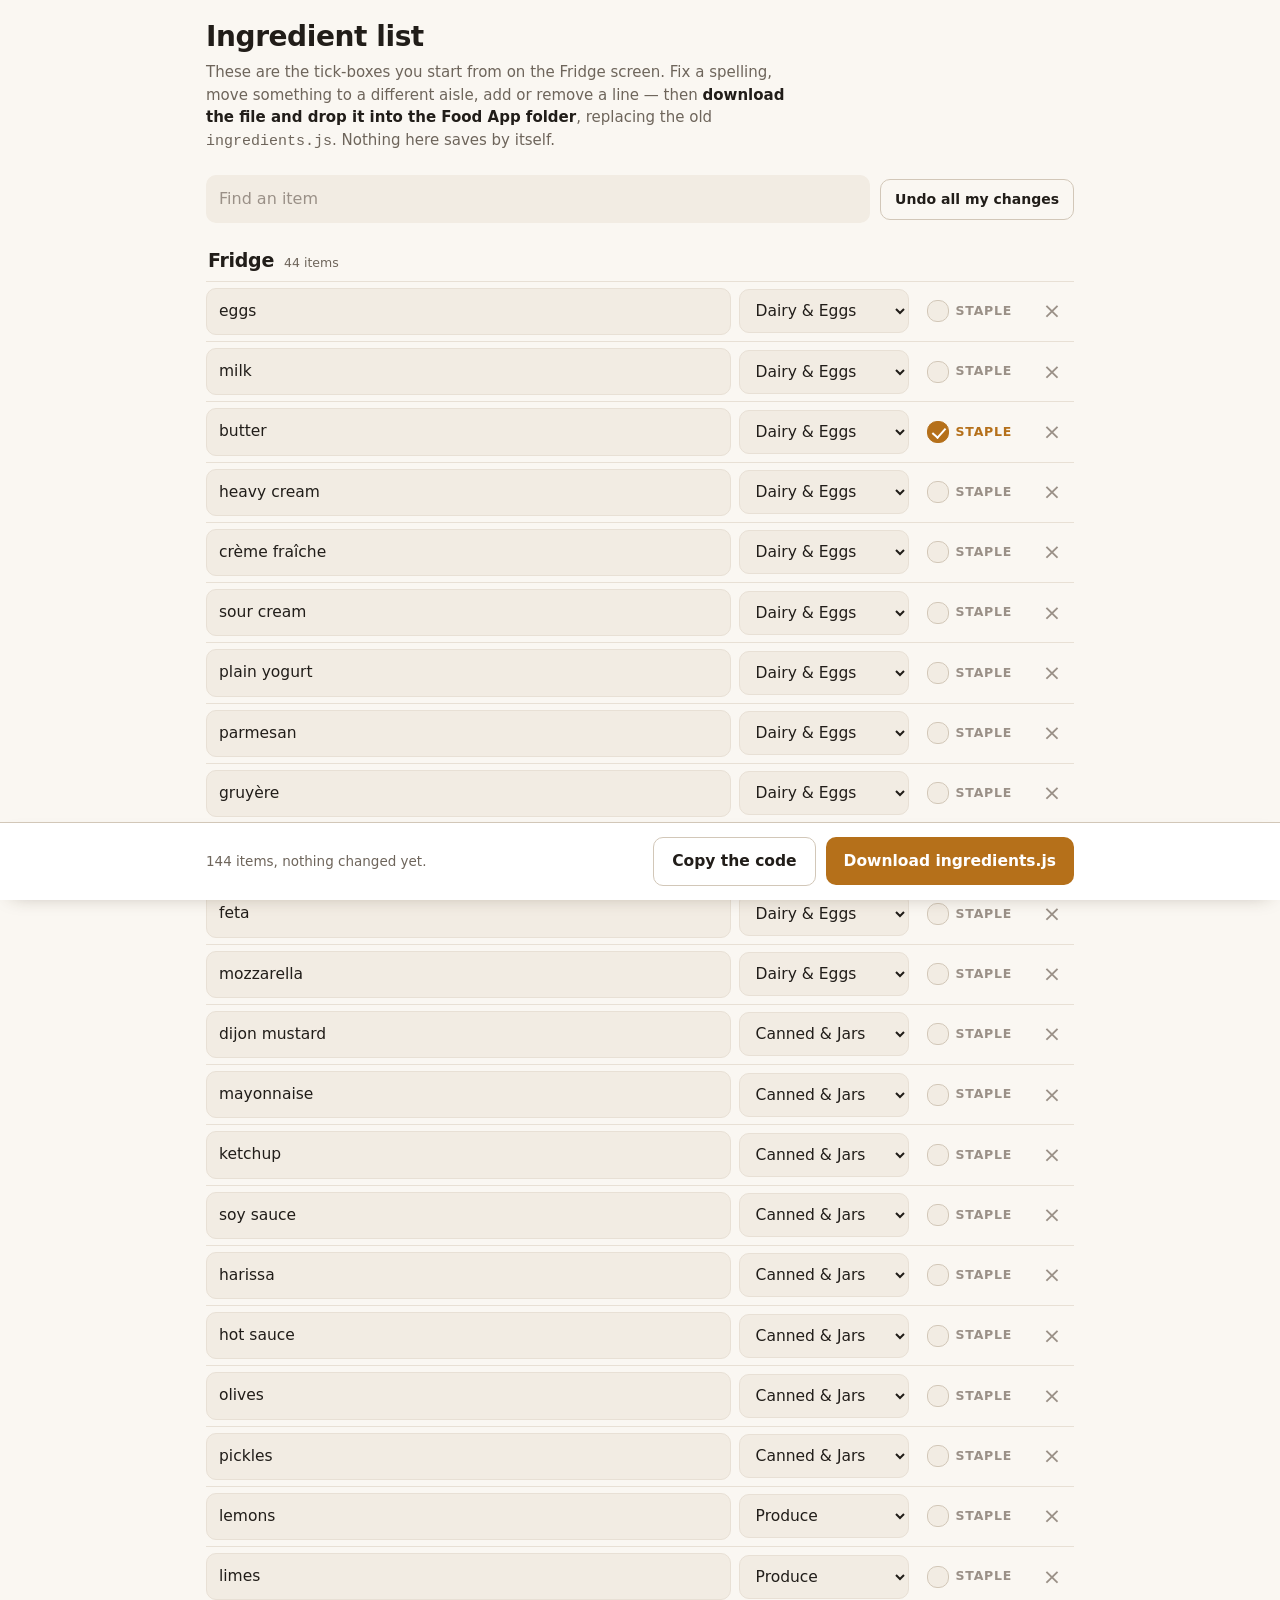
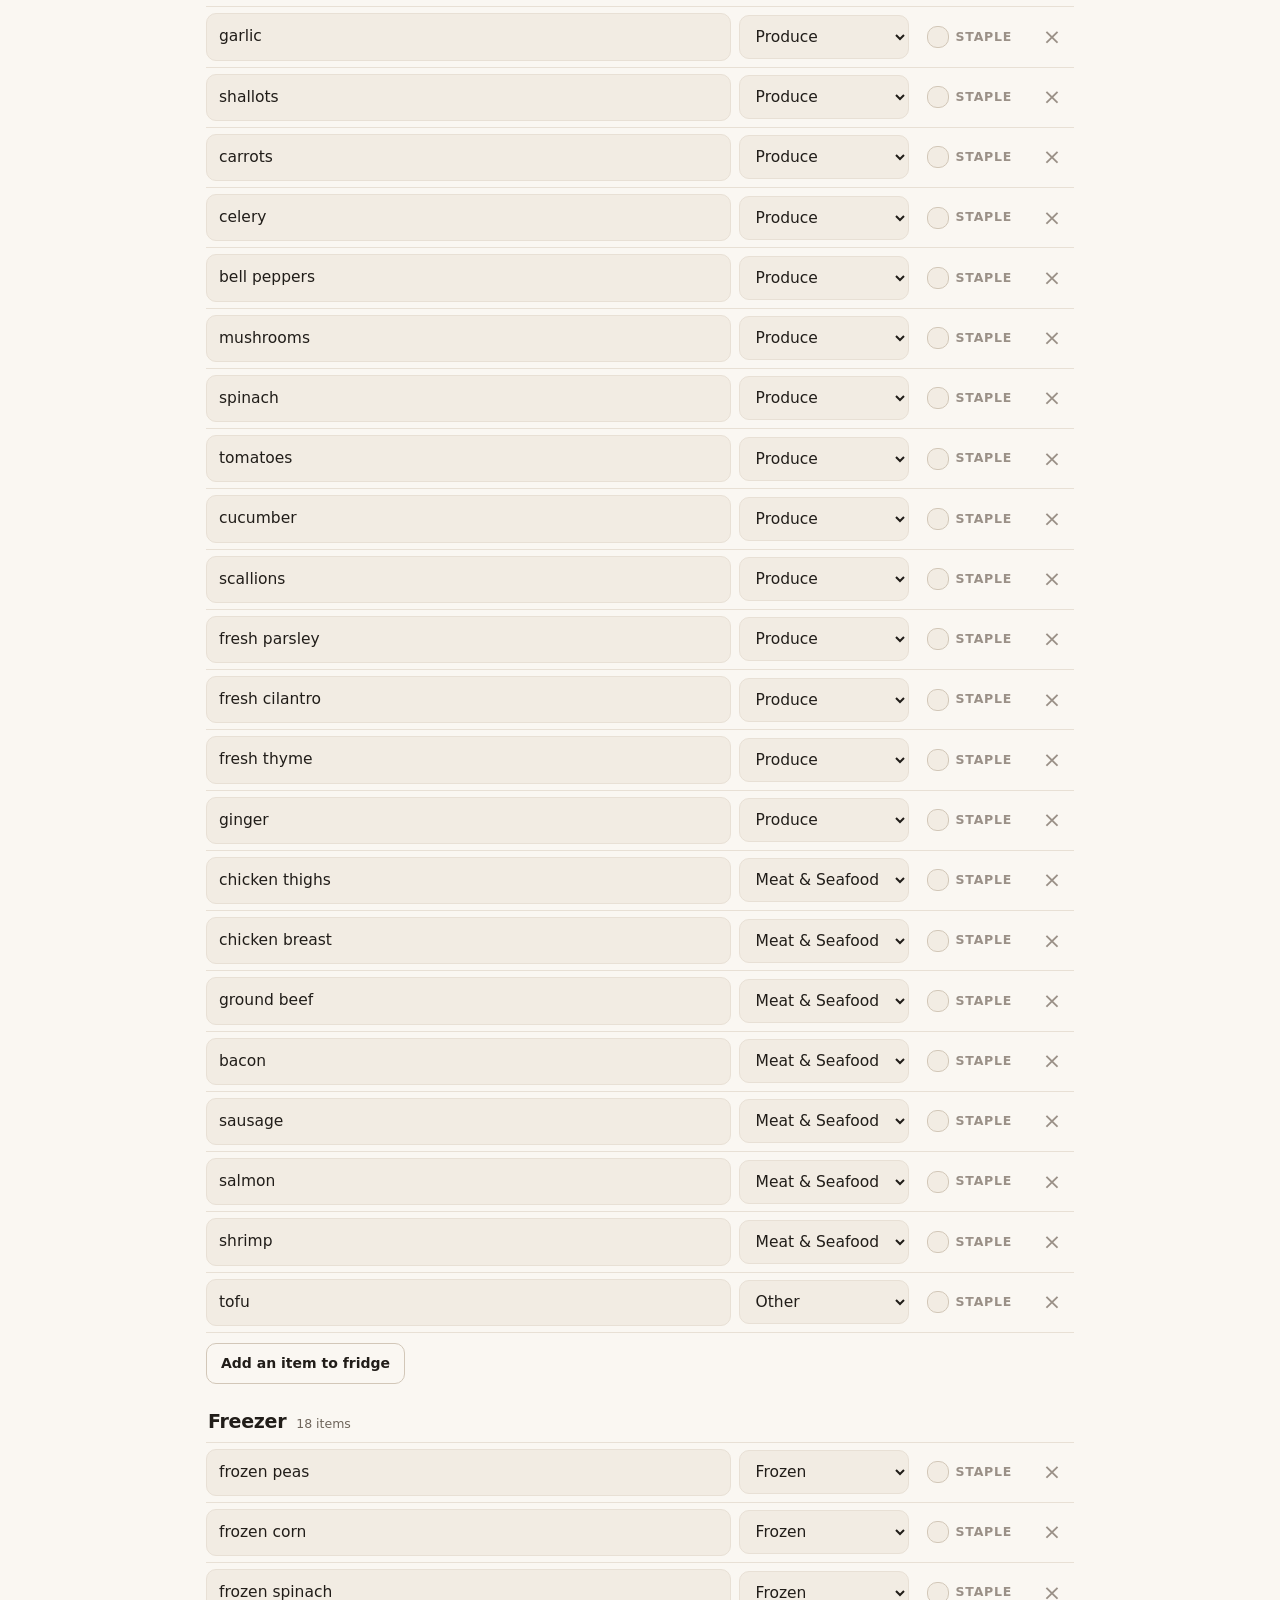
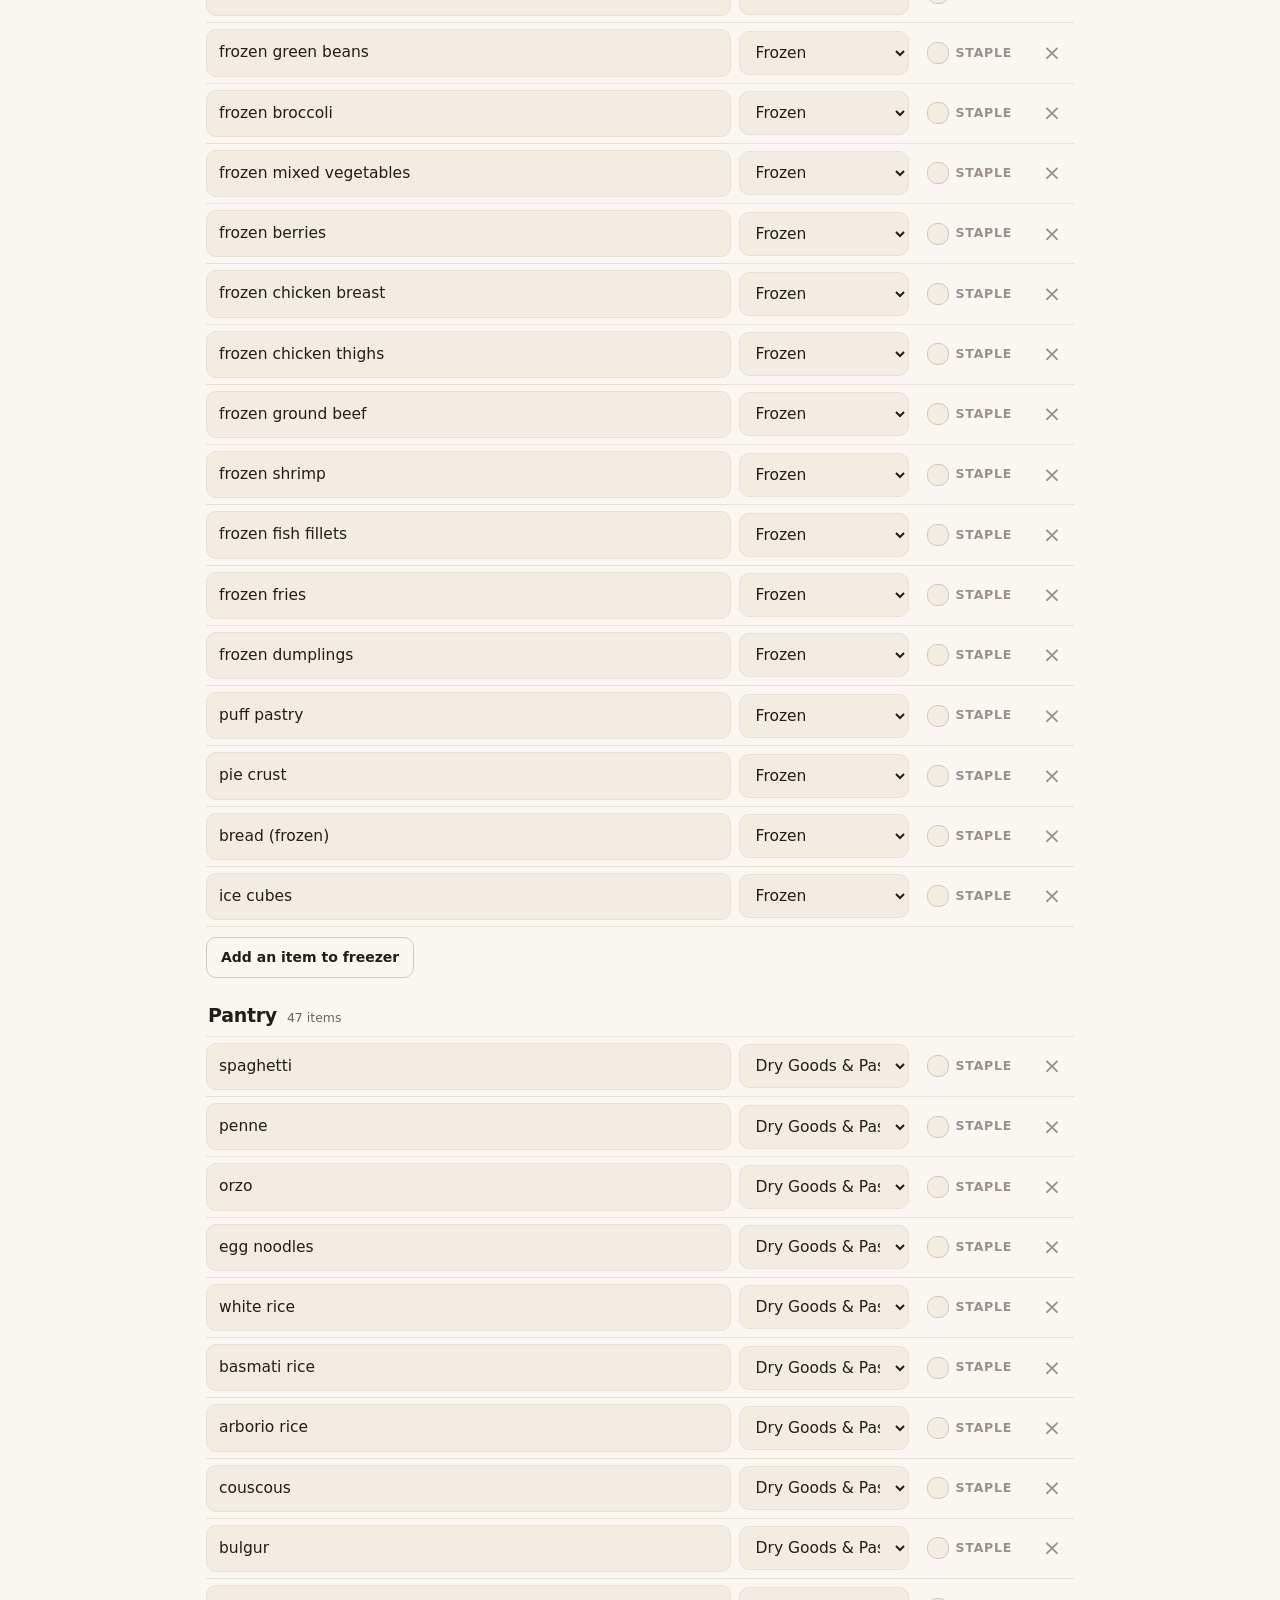
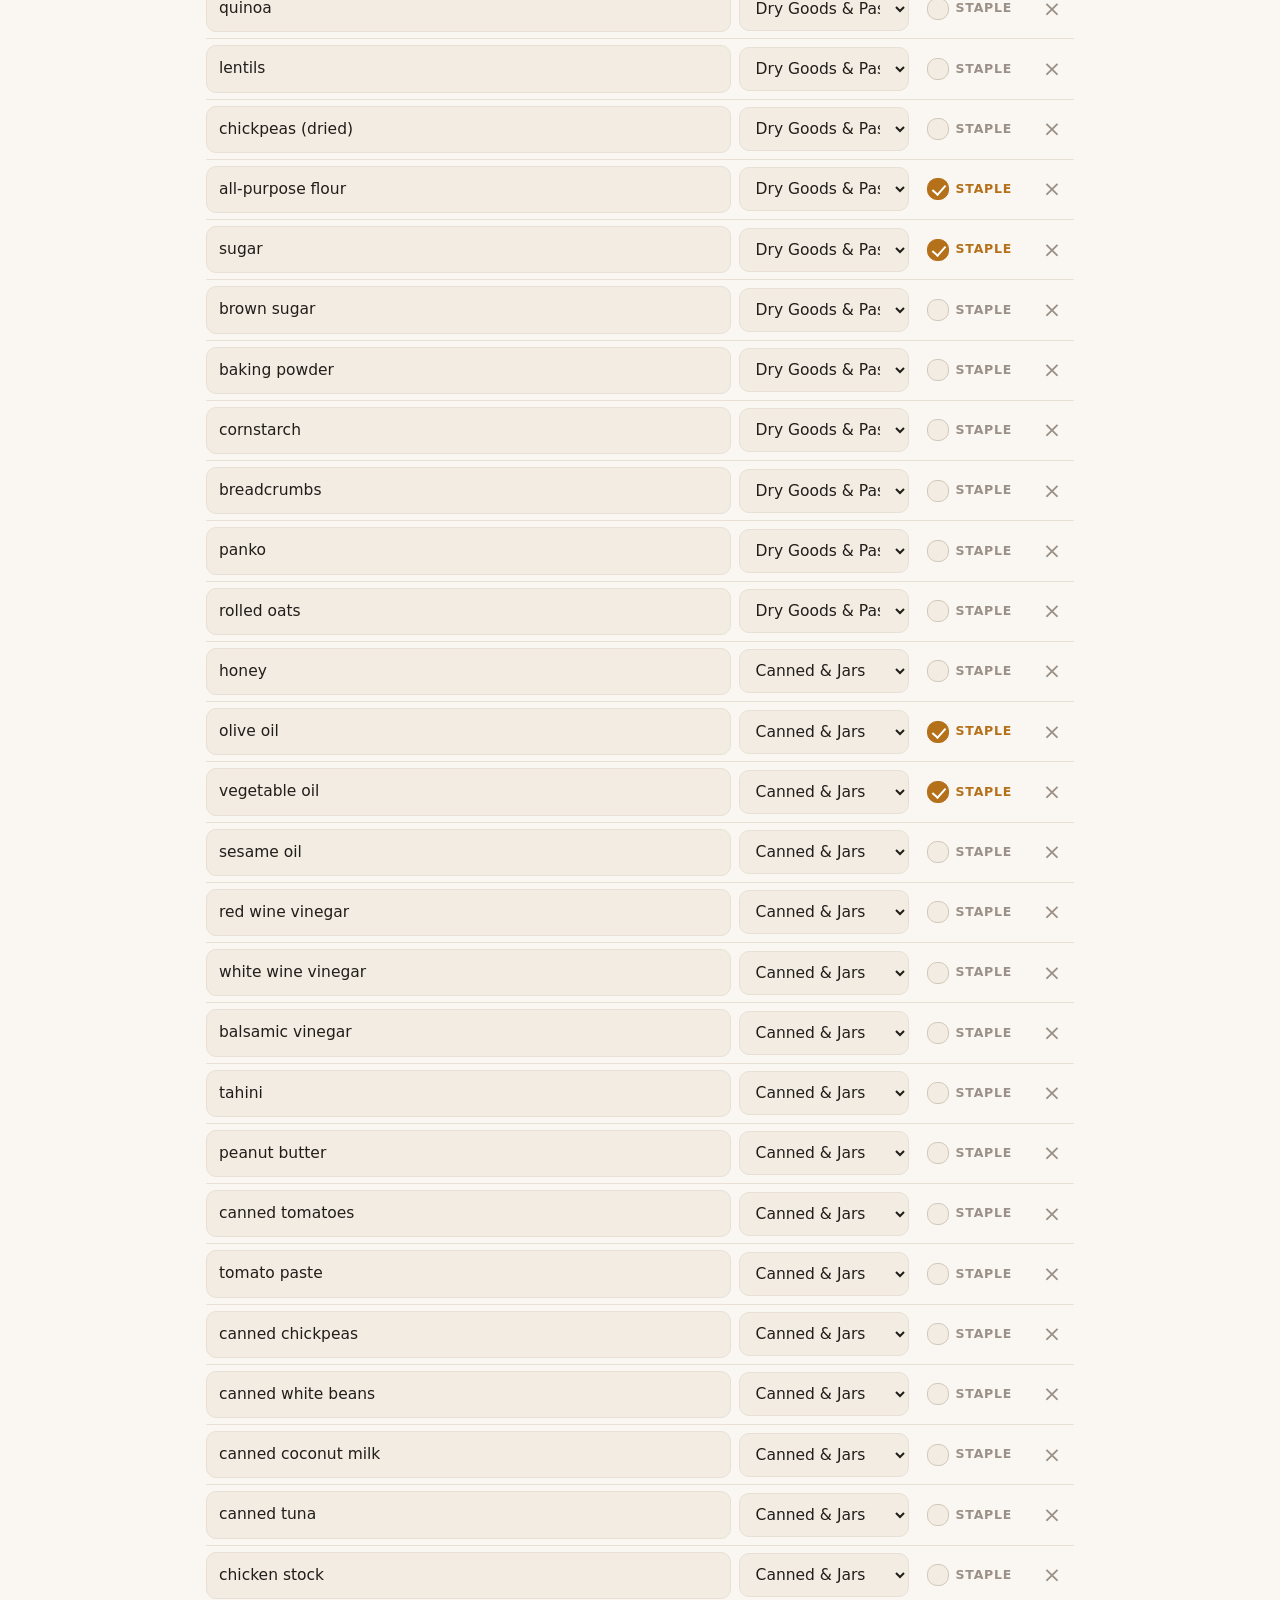
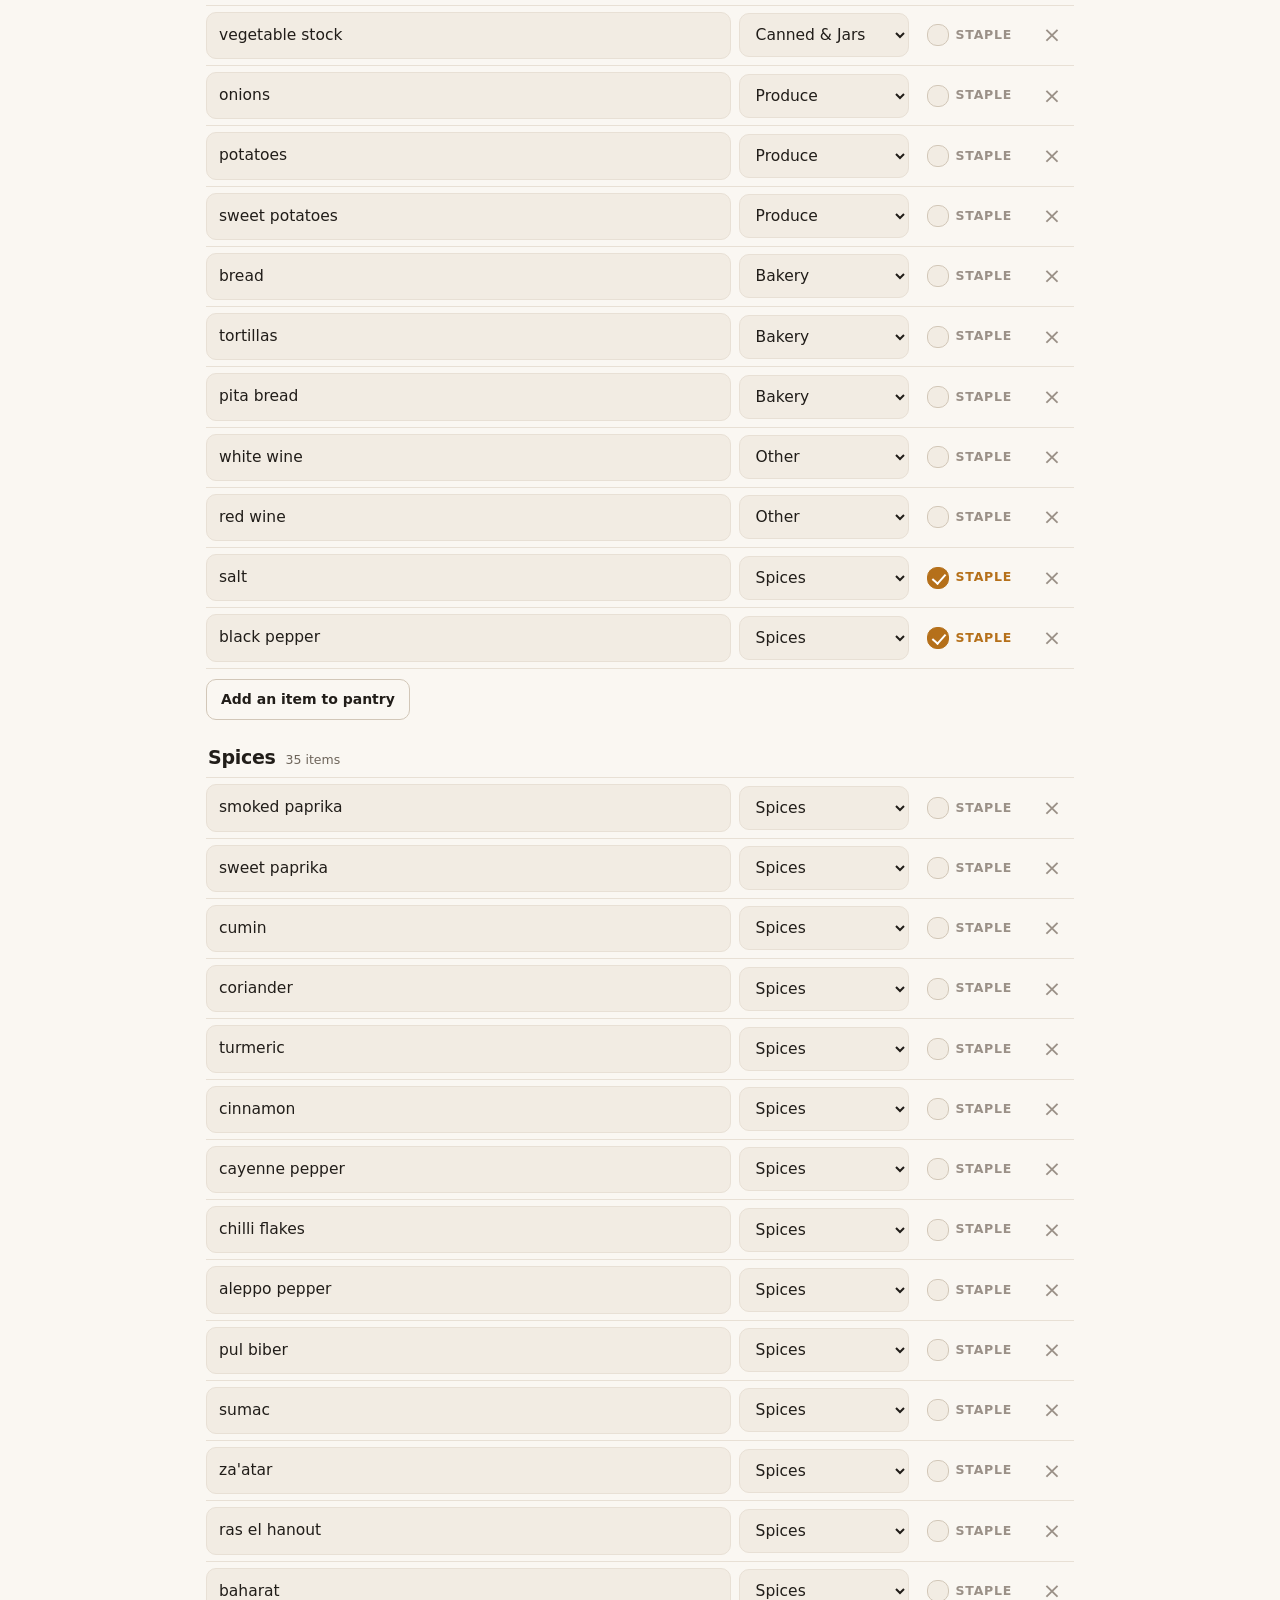
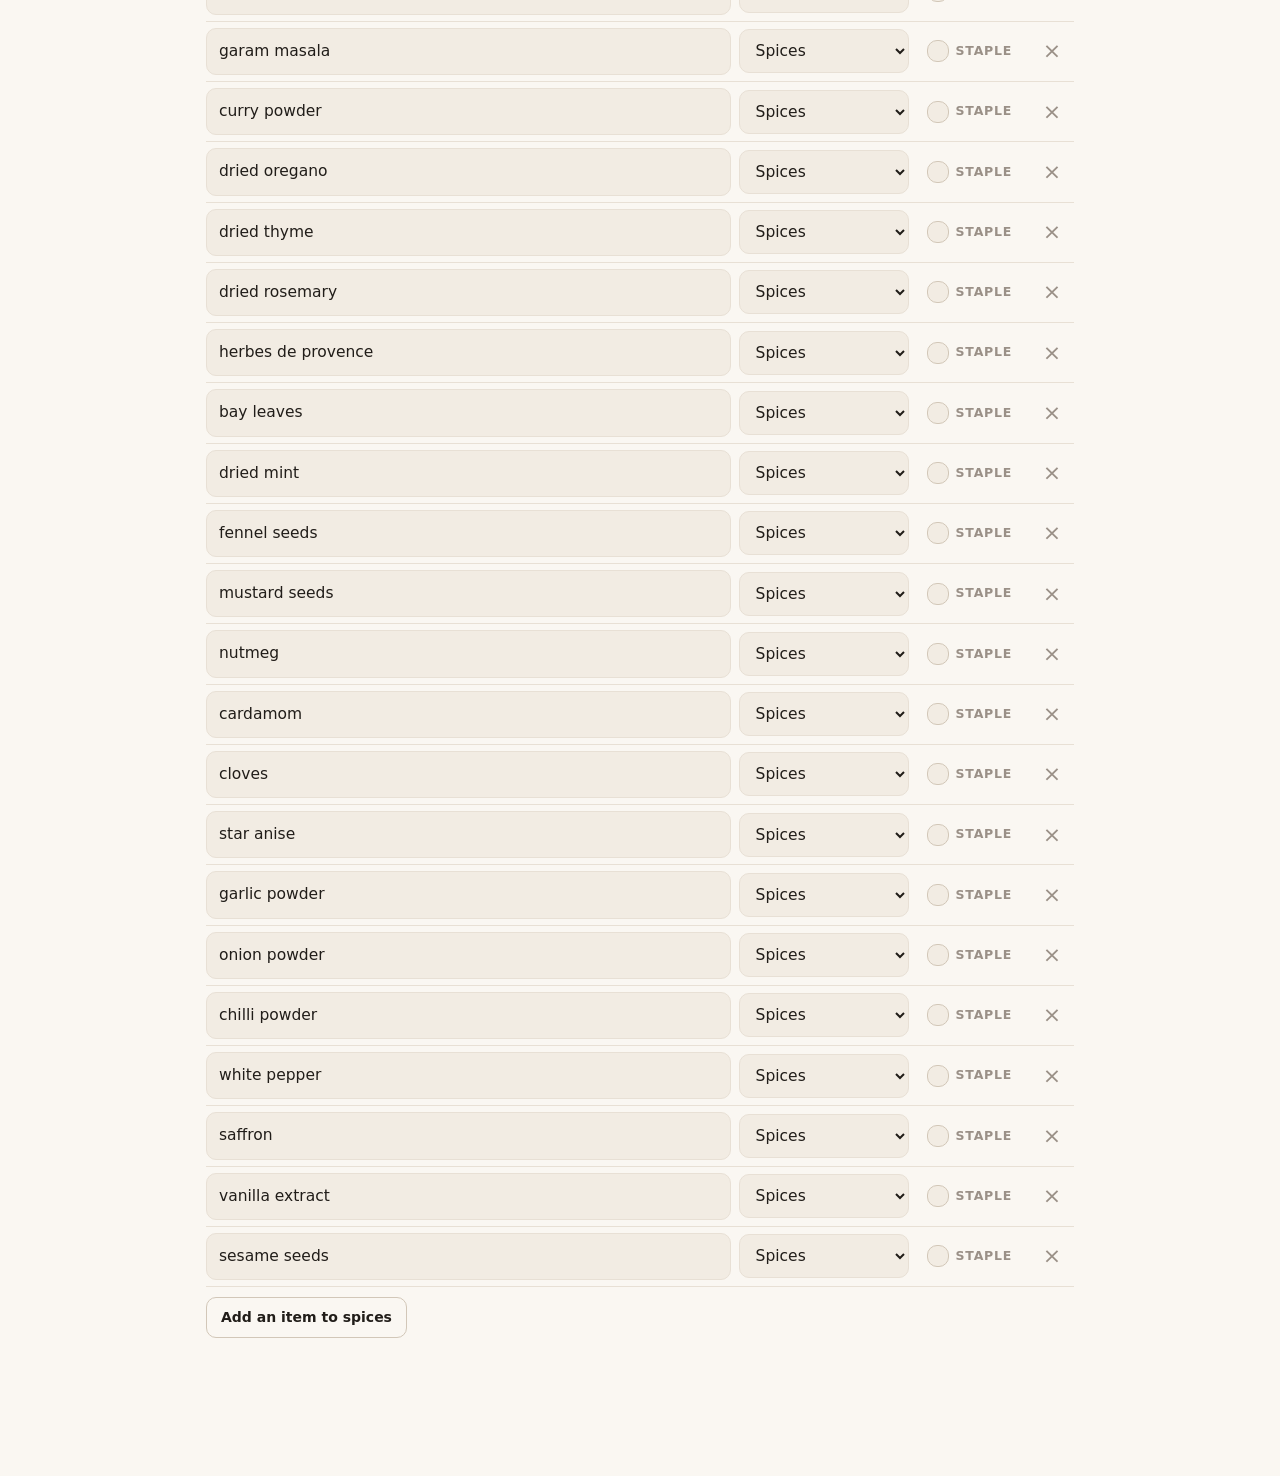
==== items.html @ 0b399585 "Fix a misspelt ingredient, on the phone or at the desk The list of tick-boxes was buried in app.js a" ====
<!DOCTYPE html>
<html lang="en">
<head>
<meta charset="utf-8">
<meta name="viewport" content="width=device-width, initial-scale=1">
<meta name="theme-color" content="#111010">
<title>Frigo — ingredient list</title>
<link rel="icon" href="icons/icon-192.png">
<link rel="stylesheet" href="styles.css">
<style>
/* Editor-only styling. Kept here rather than in styles.css so the app's
   stylesheet stays the app's — nothing below ships to the phone. */
body{padding:0}
.ed{max-width:900px;margin:0 auto;padding:20px 16px 140px}
.ed h1{font-size:28px;letter-spacing:-.015em;text-wrap:balance}
.ed .lede{color:var(--ink-2);font-size:15px;line-height:1.5;margin:8px 0 0;max-width:62ch}
.ed .lede b{color:var(--ink)}

.tools{display:flex;gap:10px;flex-wrap:wrap;align-items:center;margin:22px 0 6px}
.tools .searchbox{flex:1;min-width:220px;margin:0}

.sect{margin-top:26px}
.sect > header{
  display:flex;align-items:baseline;gap:10px;
  padding:0 2px 8px;border-bottom:1px solid var(--line);
}
.sect h2{font-size:19px;font-weight:640;letter-spacing:-.015em}
.sect .n{font-size:12.5px;color:var(--ink-2);font-variant-numeric:tabular-nums}

.erow{
  display:grid;grid-template-columns:1fr 170px auto auto;
  gap:8px;align-items:center;
  padding:6px 0;border-bottom:1px solid var(--line);
}
.erow.gone{display:none}
.erow input[type=text],.erow select{
  background:var(--surface-2);color:var(--ink);
  border:1px solid var(--line);border-radius:var(--r-sm);
  padding:11px 12px;font-size:15.5px;font-family:var(--font);
  min-height:44px;box-sizing:border-box;width:100%;
}
.erow input[type=text]:focus,.erow select:focus{outline:none;border-color:var(--accent)}
.erow.dupe input[type=text]{border-color:var(--need)}
.erow.edited input[type=text]{border-color:var(--accent)}

.stap{
  display:flex;align-items:center;gap:7px;
  min-height:44px;padding:0 10px;cursor:pointer;
  font-size:12.5px;letter-spacing:.06em;text-transform:uppercase;
  font-weight:650;color:var(--ink-3);white-space:nowrap;
}
/* The browser's own checkbox is stark white on this ground. */
.stap input{
  appearance:none;-webkit-appearance:none;margin:0;cursor:pointer;
  width:22px;height:22px;flex:none;position:relative;
  border:1.6px solid var(--line-2);border-radius:var(--r-sm);
  background:var(--surface-2);
}
.stap input:checked{background:var(--accent);border-color:var(--accent)}
.stap input:checked::after{
  content:"";position:absolute;left:7px;top:3px;
  width:6px;height:11px;
  border:solid var(--accent-ink);border-width:0 2.2px 2.2px 0;
  transform:rotate(42deg);
}
.stap input:focus-visible{outline:2px solid var(--accent);outline-offset:2px}
.stap.on{color:var(--accent)}

.del{
  width:44px;height:44px;border:none;background:none;border-radius:var(--r-sm);
  color:var(--ink-3);font-size:22px;line-height:1;cursor:pointer;
}
.del:hover{background:var(--surface-2);color:var(--need)}

.addrow{margin-top:10px}
.warn{
  color:var(--need);font-size:13.5px;margin:10px 2px 0;
}

.saver{
  position:fixed;left:0;right:0;bottom:0;z-index:60;
  background:var(--surface);border-top:1px solid var(--line-2);
  box-shadow:var(--shadow);
}
.saver .in{
  max-width:900px;margin:0 auto;padding:14px 16px;
  display:flex;gap:10px;align-items:center;flex-wrap:wrap;
}
.saver .status{flex:1;min-width:200px;font-size:13.5px;color:var(--ink-2);line-height:1.45}
.saver .status b{color:var(--ink)}
.saver .btn{width:auto;min-width:150px}

@media (max-width:560px){
  .erow{grid-template-columns:1fr auto;grid-template-areas:"name del" "aisle stap"}
  .erow input[type=text]{grid-area:name}
  .erow select{grid-area:aisle}
  .stap{grid-area:stap;justify-self:end}
  .del{grid-area:del}
}
</style>
</head>
<body>

<div class="ed">
  <h1>Ingredient list</h1>
  <p class="lede">These are the tick-boxes you start from on the Fridge screen. Fix a
    spelling, move something to a different aisle, add or remove a line — then
    <b>download the file and drop it into the Food App folder</b>, replacing the old
    <code>ingredients.js</code>. Nothing here saves by itself.</p>

  <div class="tools">
    <div class="searchbox">
      <input type="text" id="filter" placeholder="Find an item" autocomplete="off">
    </div>
    <button class="btn ghost sm" id="revert">Undo all my changes</button>
  </div>

  <div id="sections"></div>
</div>

<div class="saver"><div class="in">
  <div class="status" id="status"></div>
  <button class="btn ghost" id="copy">Copy the code</button>
  <button class="btn" id="download">Download ingredients.js</button>
</div></div>

<script>
/* Cache-busted on purpose: the service worker holds a copy of ingredients.js for
   the app, and without this you'd edit the file, reload, and be shown the old
   list from the cache. */
document.write('<script src="ingredients.js?fresh=' + Date.now() + '"><\/script>');
</script>

<script>
(function(){
'use strict';

const TABS  = ['fridge','freezer','pantry','spices'];
const LABEL = { fridge:'Fridge', freezer:'Freezer', pantry:'Pantry', spices:'Spices' };
const AISLES = [
  ['produce','Produce'], ['bakery','Bakery'], ['meat','Meat & Seafood'],
  ['dairy','Dairy & Eggs'], ['dry','Dry Goods & Pasta'], ['canned','Canned & Jars'],
  ['frozen','Frozen'], ['spices','Spices'], ['other','Other']
];

const src = window.FRIGO_INGREDIENTS;
const $ = s => document.querySelector(s);
const esc = s => String(s).replace(/[&<>"']/g, c =>
  ({'&':'&amp;','<':'&lt;','>':'&gt;','"':'&quot;',"'":'&#39;'}[c]));
const norm = s => String(s).toLowerCase().trim().replace(/\s+/g,' ');

if (!src){
  $('#sections').innerHTML = '<p class="warn">Couldn&rsquo;t read ingredients.js. ' +
    'Open this page through a server (<code>python -m http.server 8777</code>), ' +
    'not by double-clicking the file.</p>';
  return;
}

const read = () => {
  const out = {};
  TABS.forEach(t => {
    out[t] = (src[t] || []).map(([name, aisle, staple]) =>
      ({ name, aisle, staple: !!staple }));
  });
  return out;
};

const original = read();
let data = read();
let filter = '';

/* ------------------------------------------------------------------ render */
function render(){
  $('#sections').innerHTML = TABS.map(tab => {
    const rows = data[tab].map((it, i) => `
      <div class="erow" data-tab="${tab}" data-i="${i}">
        <input type="text" value="${esc(it.name)}" data-role="name"
               spellcheck="false" autocapitalize="none">
        <select data-role="aisle">${AISLES.map(([v,l]) =>
          `<option value="${v}"${it.aisle===v?' selected':''}>${l}</option>`).join('')}</select>
        <label class="stap${it.staple?' on':''}" title="Assumed always in the kitchen, never counted as missing">
          <input type="checkbox" data-role="staple"${it.staple?' checked':''}>staple</label>
        <button class="del" data-role="del" aria-label="Remove ${esc(it.name)}">&times;</button>
      </div>`).join('');
    return `<section class="sect" data-sect="${tab}">
      <header><h2>${LABEL[tab]}</h2><span class="n">${data[tab].length} items</span></header>
      ${rows}
      <button class="btn ghost sm addrow" data-role="add" data-tab="${tab}">Add an item to ${LABEL[tab].toLowerCase()}</button>
    </section>`;
  }).join('');
  applyFilter();
  flag();
  status();
}

function applyFilter(){
  const q = norm(filter);
  document.querySelectorAll('.erow').forEach(row => {
    const it = data[row.dataset.tab][Number(row.dataset.i)];
    row.classList.toggle('gone', !!q && !norm(it.name).includes(q));
  });
  document.querySelectorAll('.sect').forEach(sect => {
    const any = sect.querySelectorAll('.erow:not(.gone)').length;
    sect.style.display = (norm(filter) && !any) ? 'none' : '';
  });
}

/* Red border on a name that already exists on the same shelf, amber on one
   that differs from the file as shipped. */
function flag(){
  TABS.forEach(tab => {
    const seen = {};
    data[tab].forEach(it => { const n = norm(it.name); seen[n] = (seen[n]||0) + 1; });
    document.querySelectorAll(`.erow[data-tab="${tab}"]`).forEach(row => {
      const it = data[tab][Number(row.dataset.i)];
      const was = original[tab][Number(row.dataset.i)];
      row.classList.toggle('dupe', seen[norm(it.name)] > 1 || !it.name.trim());
      row.classList.toggle('edited', !!was && was.name !== it.name);
    });
  });
}

function countChanges(){
  let n = 0;
  TABS.forEach(tab => {
    const a = original[tab], b = data[tab];
    n += Math.abs(a.length - b.length);
    const len = Math.min(a.length, b.length);
    for (let i = 0; i < len; i++){
      if (a[i].name !== b[i].name || a[i].aisle !== b[i].aisle || a[i].staple !== b[i].staple) n++;
    }
  });
  return n;
}

function problems(){
  const out = [];
  TABS.forEach(tab => {
    const seen = {};
    data[tab].forEach(it => {
      const n = norm(it.name);
      if (!n) out.push(`an empty name in ${LABEL[tab].toLowerCase()}`);
      else if (seen[n]) out.push(`“${it.name}” twice in ${LABEL[tab].toLowerCase()}`);
      seen[n] = true;
    });
  });
  return out;
}

function status(){
  const n = countChanges(), bad = problems();
  const total = TABS.reduce((s,t) => s + data[t].length, 0);
  const ok = !bad.length;
  $('#download').disabled = !ok;
  $('#copy').disabled = !ok;
  $('#status').innerHTML = !ok
    ? `<span style="color:var(--need)">Fix first: ${esc(bad.slice(0,3).join(', '))}${bad.length>3?` and ${bad.length-3} more`:''}.</span>`
    : n
      ? `<b>${n} change${n===1?'':'s'}</b> — ${total} items. Download the file and put it in the Food App folder.`
      : `${total} items, nothing changed yet.`;
}

/* ------------------------------------------------------------------ events */
$('#sections').addEventListener('input', e => {
  const row = e.target.closest('.erow');
  if (!row) return;
  const it = data[row.dataset.tab][Number(row.dataset.i)];
  const role = e.target.dataset.role;
  if (role === 'name')  it.name = e.target.value;
  if (role === 'aisle') it.aisle = e.target.value;
  if (role === 'staple'){
    it.staple = e.target.checked;
    e.target.closest('.stap').classList.toggle('on', it.staple);
  }
  flag(); status();
});

$('#sections').addEventListener('click', e => {
  const add = e.target.closest('[data-role=add]');
  if (add){
    const tab = add.dataset.tab;
    data[tab].push({ name:'', aisle: tab === 'spices' ? 'spices'
                                   : tab === 'freezer' ? 'frozen' : 'produce', staple:false });
    render();
    const rows = document.querySelectorAll(`.erow[data-tab="${tab}"] [data-role=name]`);
    const last = rows[rows.length - 1];
    if (last){ last.focus(); last.scrollIntoView({ block:'center' }); }
    return;
  }
  const del = e.target.closest('[data-role=del]');
  if (del){
    const row = del.closest('.erow');
    data[row.dataset.tab].splice(Number(row.dataset.i), 1);
    render();
  }
});

$('#filter').addEventListener('input', e => { filter = e.target.value; applyFilter(); });

$('#revert').addEventListener('click', () => {
  if (countChanges() && !confirm('Throw away every change on this page?')) return;
  data = read(); render();
});

/* ------------------------------------------------------- writing the file */
const HEAD = `/* ==========================================================================
   Frigo — the master ingredient list
   --------------------------------------------------------------------------
   This is the list of tick-boxes Jerome starts from on the Fridge screen.
   Data only. No logic. Safe to edit by hand.

   Each line is:   ['name', 'aisle']            a normal item
              or:  ['name', 'aisle', true]      a staple — assumed always present,
                                                never counted as a missing ingredient

   'aisle' must be one of, and it decides where the item lands in the
   shopping list:
       produce · bakery · meat · dairy · dry · canned · frozen · spices · other

   Prefer editing this in items.html (open it in a browser) — it checks the
   aisle names for you and writes this file back out.
   ========================================================================== */
window.FRIGO_INGREDIENTS = {
`;

/* A name with an apostrophe in it — za'atar — goes in double quotes rather
   than being escaped, so the file stays readable in the editor. */
function quote(s){
  return s.includes("'") ? JSON.stringify(s) : `'${s}'`;
}

function fileText(){
  const blocks = TABS.map(tab => {
    const items = data[tab].filter(it => it.name.trim());
    const width = items.reduce((w, it) => Math.max(w, quote(it.name.trim()).length), 0) + 2;
    const lines = items.map(it => {
      const name = (quote(it.name.trim()) + ',').padEnd(width);
      return `    [${name}'${it.aisle}'${it.staple ? ', true' : ''}]`;
    }).join(',\n');
    return `  ${tab}: [\n${lines}\n  ]`;
  }).join(',\n\n');
  return HEAD + '\n' + blocks + '\n\n};\n';
}

$('#download').addEventListener('click', () => {
  const blob = new Blob([fileText()], { type:'text/javascript;charset=utf-8' });
  const a = document.createElement('a');
  a.href = URL.createObjectURL(blob);
  a.download = 'ingredients.js';
  a.click();
  setTimeout(() => URL.revokeObjectURL(a.href), 4000);
});

$('#copy').addEventListener('click', async () => {
  const btn = $('#copy'), text = fileText();
  try{
    await navigator.clipboard.writeText(text);
    btn.textContent = 'Copied';
  }catch(e){
    const ta = document.createElement('textarea');
    ta.value = text; document.body.appendChild(ta);
    ta.select(); document.execCommand('copy'); ta.remove();
    btn.textContent = 'Copied';
  }
  setTimeout(() => { btn.textContent = 'Copy the code'; }, 1800);
});

window.addEventListener('beforeunload', e => {
  if (countChanges()){ e.preventDefault(); e.returnValue = ''; }
});

render();
})();
</script>
</body>
</html>
---- styles.css ----
/* ==========================================================================
   Frigo — Dark Kitchen
   Dark is primary. Light is the warm daylight counterpart, never clinical.
   All colour lives in tokens; nothing is declared only inside a media block.
   ========================================================================== */

:root{
  /* ground */
  --bg:#111010;
  --surface:#1B1918;
  --surface-2:#262320;
  --line:#2C2926;
  --line-2:#443F3A;

  /* ink */
  --ink:#F3EEE6;
  --ink-2:#9B938A;
  --ink-3:#6B645C;

  /* accent */
  --accent:#E7A23C;
  --accent-2:#F2BC66;
  --accent-ink:#1A1512;
  --accent-dim:#2A2119;

  /* semantic */
  --have:#6FBF7F;
  --need:#E07B5C;
  --warn:#D9A441;

  --r:14px;
  --r-sm:10px;
  --r-pill:999px;
  --shadow:0 10px 30px -14px rgba(0,0,0,.9);
  --scrim:rgba(0,0,0,.62);

  --font:system-ui,-apple-system,"Segoe UI",Roboto,sans-serif;
  --font-num:ui-monospace,"Roboto Mono",Consolas,monospace;

  --pad:16px;
  --tab-h:60px;
}

@media (prefers-color-scheme: light){
  :root:not([data-theme="dark"]){
    --bg:#FAF7F2;
    --surface:#FFFFFF;
    --surface-2:#F2ECE3;
    --line:#E8E0D5;
    --line-2:#D2C7B8;
    --ink:#211D19;
    --ink-2:#6E655B;
    --ink-3:#9A9087;
    --accent:#B5701A;
    --accent-2:#95590E;
    --accent-ink:#FFFFFF;
    --accent-dim:#F7EBD8;
    --have:#3E7F4C;
    --need:#B4462A;
    --warn:#8A6412;
    --shadow:0 6px 20px -12px rgba(60,45,25,.4);
    --scrim:rgba(30,24,16,.42);
  }
}
:root[data-theme="light"]{
  --bg:#FAF7F2;
  --surface:#FFFFFF;
  --surface-2:#F2ECE3;
  --line:#E8E0D5;
  --line-2:#D2C7B8;
  --ink:#211D19;
  --ink-2:#6E655B;
  --ink-3:#9A9087;
  --accent:#B5701A;
  --accent-2:#95590E;
  --accent-ink:#FFFFFF;
  --accent-dim:#F7EBD8;
  --have:#3E7F4C;
  --need:#B4462A;
  --warn:#8A6412;
  --shadow:0 6px 20px -12px rgba(60,45,25,.4);
  --scrim:rgba(30,24,16,.42);
}

/* ---------- base ---------- */
*{box-sizing:border-box}
html{-webkit-text-size-adjust:100%}
body{
  margin:0;
  background:var(--bg);
  color:var(--ink);
  font-family:var(--font);
  font-size:16px;
  line-height:1.5;
  -webkit-font-smoothing:antialiased;
  overscroll-behavior-y:none;
}
button,input,select,textarea{font:inherit;color:inherit}
button{cursor:pointer;background:none;border:none;padding:0}
:focus-visible{outline:2px solid var(--accent);outline-offset:2px;border-radius:4px}
svg{display:block}
.icon{width:20px;height:20px;flex:none}
.icon-sm{width:16px;height:16px;flex:none}

h1,h2,h3{margin:0;font-weight:640;letter-spacing:-.015em;text-wrap:balance;line-height:1.18}
p{margin:0}
.num{font-variant-numeric:tabular-nums}

.eyebrow{
  font-size:10.5px;font-weight:650;letter-spacing:.13em;
  text-transform:uppercase;color:var(--ink-2);
}
.muted{color:var(--ink-2)}
.dim{color:var(--ink-3)}

.sr{
  position:absolute;width:1px;height:1px;overflow:hidden;
  clip:rect(0 0 0 0);white-space:nowrap;
}

/* ---------- layout ---------- */
#app{
  min-height:100dvh;
  display:flex;flex-direction:column;
  max-width:560px;margin:0 auto;
}
#topbar{
  position:sticky;top:0;z-index:20;
  background:var(--bg);
  border-bottom:1px solid var(--line);
  padding-top:env(safe-area-inset-top);
}
.bar{
  display:flex;align-items:center;gap:12px;
  min-height:54px;padding:8px var(--pad);
}
.bar h1{font-size:21px;flex:1;min-width:0}
.bar .sub{font-size:12.5px;color:var(--ink-2);font-weight:400;letter-spacing:0}
.bar-btn{
  width:44px;height:44px;flex:none;
  display:grid;place-items:center;
  border-radius:var(--r-pill);color:var(--ink-2);
}
.bar-btn:hover{color:var(--ink);background:var(--surface-2)}
.bar-btn.on{color:var(--accent)}

#screen{
  flex:1;
  padding:var(--pad) var(--pad) calc(var(--tab-h) + 28px + env(safe-area-inset-bottom));
  display:flex;flex-direction:column;gap:18px;
}

#tabbar{
  position:fixed;left:0;right:0;bottom:0;z-index:20;
  max-width:560px;margin:0 auto;
  display:grid;grid-template-columns:repeat(4,1fr);
  background:var(--surface);
  border-top:1px solid var(--line);
  padding-bottom:env(safe-area-inset-bottom);
}
.tab{
  display:flex;flex-direction:column;align-items:center;gap:3px;
  padding:9px 2px 8px;min-height:var(--tab-h);
  color:var(--ink-3);
  font-size:10.5px;font-weight:600;letter-spacing:.02em;
}
.tab[aria-current="page"]{color:var(--accent)}
.tab .badge{
  position:absolute;transform:translate(14px,-6px);
  background:var(--accent);color:var(--accent-ink);
  font-size:10px;font-weight:700;line-height:1;
  padding:3px 5px;border-radius:var(--r-pill);
  font-variant-numeric:tabular-nums;
}
.tab-wrap{position:relative;display:grid;place-items:center}

/* ---------- generic pieces ---------- */
.card{
  background:var(--surface);
  border:1px solid var(--line);
  border-radius:var(--r);
  box-shadow:var(--shadow);
  overflow:hidden;
}
.pad{padding:16px}

.btn{
  display:inline-flex;align-items:center;justify-content:center;gap:8px;
  min-height:48px;padding:12px 18px;width:100%;
  background:var(--accent);color:var(--accent-ink);
  border-radius:var(--r-sm);
  font-size:15.5px;font-weight:640;
  transition:background .15s ease;
}
.btn:hover{background:var(--accent-2)}
.btn.ghost{
  background:transparent;color:var(--ink);
  border:1px solid var(--line-2);
}
.btn.ghost:hover{background:var(--surface-2)}
.btn.sm{min-height:40px;padding:9px 14px;font-size:14px;width:auto}
.btn[disabled]{opacity:.45;pointer-events:none}

.chip{
  display:inline-flex;align-items:center;gap:5px;
  background:var(--surface-2);color:var(--ink-2);
  border-radius:var(--r-pill);
  padding:4px 10px;font-size:11.5px;font-weight:560;
  font-variant-numeric:tabular-nums;
}
.chip.accent{background:var(--accent-dim);color:var(--accent)}
.chip.need{background:transparent;color:var(--need);border:1px solid currentColor}
.chips{display:flex;flex-wrap:wrap;gap:6px}

.empty{
  text-align:center;color:var(--ink-2);
  padding:44px 20px;display:flex;flex-direction:column;gap:10px;align-items:center;
}
.empty strong{color:var(--ink);font-size:17px;font-weight:620}
.empty p{max-width:34ch;font-size:14.5px;line-height:1.5}

/* ---------- segmented / filter rows ---------- */
.filter{display:flex;flex-direction:column;gap:8px}
.filter-row{
  display:flex;gap:8px;overflow-x:auto;
  padding-bottom:2px;
  scrollbar-width:none;-ms-overflow-style:none;
}
.filter-row::-webkit-scrollbar{display:none}
.opt{
  flex:none;
  padding:11px 14px;min-height:44px;
  border:1px solid var(--line-2);
  border-radius:var(--r-pill);
  background:transparent;color:var(--ink-2);
  font-size:13.5px;font-weight:560;white-space:nowrap;
  transition:background .15s ease,color .15s ease,border-color .15s ease;
}
.opt[aria-pressed="true"]{
  background:var(--accent);border-color:var(--accent);color:var(--accent-ink);font-weight:640;
}

.stepper{
  display:flex;align-items:center;gap:2px;
  border:1px solid var(--line-2);border-radius:var(--r-pill);
  padding:2px;
}
.stepper button{
  width:44px;height:44px;display:grid;place-items:center;
  border-radius:var(--r-pill);color:var(--ink-2);font-size:19px;font-weight:600;
}
.stepper button:hover{background:var(--surface-2);color:var(--ink)}
.stepper .val{
  min-width:46px;text-align:center;font-size:15px;font-weight:640;
  font-variant-numeric:tabular-nums;
}

/* ---------- recipe card ---------- */
.rcard{
  background:var(--surface);
  border:1px solid var(--line);
  border-radius:var(--r);
  box-shadow:var(--shadow);
  overflow:hidden;
  display:block;width:100%;text-align:left;
  color:inherit;
}
.rcard .photo{
  position:relative;
  aspect-ratio:16/9;background:var(--surface-2);
  display:block;width:100%;
}
.rcard .photo img{width:100%;height:100%;object-fit:cover;display:block}
.rcard .photo .fallback{width:100%;height:100%}
.rcard .stars{
  position:absolute;right:10px;top:10px;
  display:flex;align-items:center;gap:3px;
  background:rgba(10,8,6,.72);color:var(--accent);
  border-radius:var(--r-pill);padding:4px 9px;
  font-size:11.5px;font-weight:650;font-variant-numeric:tabular-nums;
  backdrop-filter:saturate(1.4);
}
.rcard .stars svg{width:12px;height:12px;fill:currentColor}
.rcard-body{padding:13px 15px 16px;display:flex;flex-direction:column;gap:8px}
.rcard h3{font-size:19px}
.rcard .gloss{font-size:13px;color:var(--ink-2);margin-top:-4px}
.rcard .match{font-size:13px;color:var(--ink-2);line-height:1.4}
.rcard .match b{color:var(--ink);font-weight:620}
.rcard .match .ok{color:var(--have);font-weight:620}
.rcard .warnline{
  display:flex;gap:7px;align-items:flex-start;
  font-size:12.5px;color:var(--warn);line-height:1.35;
}

/* fallback dish illustration */
.dish{display:block;width:100%;height:100%}

/* ---------- inventory ---------- */
.searchbox{
  display:flex;align-items:center;gap:10px;
  background:var(--surface-2);
  border:1px solid transparent;
  border-radius:var(--r-sm);
  padding:0 12px;min-height:46px;
  color:var(--ink-3);
}
.searchbox:focus-within{border-color:var(--line-2)}
.searchbox input{
  flex:1;min-width:0;border:none;background:none;outline:none;
  font-size:16px;color:var(--ink);padding:11px 0;
}
.searchbox input::placeholder{color:var(--ink-3)}

.group{display:flex;flex-direction:column;gap:2px}
.group > .eyebrow{padding:14px 2px 6px}

.item{
  display:flex;align-items:center;gap:13px;
  width:100%;text-align:left;
  padding:6px 4px;min-height:52px;
  border-bottom:1px solid var(--line);
  color:var(--ink-2);
  transition:color .12s ease;
}
.item:last-child{border-bottom:none}
.item .box{
  width:22px;height:22px;flex:none;
  border:1.6px solid var(--line-2);
  border-radius:var(--r-sm);
  position:relative;
  transition:background .12s ease,border-color .12s ease;
}
.item .name{flex:1;min-width:0;font-size:15.5px}
.item.on{color:var(--ink)}
.item.on .box{background:var(--accent);border-color:var(--accent)}
.item.on .box::after{
  content:"";position:absolute;left:7px;top:3px;
  width:6px;height:11px;
  border:solid var(--accent-ink);border-width:0 2.2px 2.2px 0;
  transform:rotate(42deg);
}
.item .low{
  font-size:10px;font-weight:700;letter-spacing:.08em;
  color:var(--warn);border:1px solid currentColor;
  border-radius:3px;padding:2px 5px;flex:none;
}
/* 44px of finger, not 44px of ink — the row keeps its height because the
   padding above came off to pay for it. */
.item .more{
  width:44px;height:44px;flex:none;display:grid;place-items:center;
  border-radius:var(--r-pill);color:var(--ink-3);
}
.item .more:hover{background:var(--surface-2);color:var(--ink)}

/* ---------- recipe detail ---------- */
.hero{margin:calc(var(--pad) * -1) calc(var(--pad) * -1) 0}
.hero .photo{aspect-ratio:4/3;width:100%;background:var(--surface-2)}
.hero .photo img{width:100%;height:100%;object-fit:cover;display:block}

.section{display:flex;flex-direction:column;gap:10px}
.section > h2{
  font-size:10.5px;font-weight:650;letter-spacing:.13em;
  text-transform:uppercase;color:var(--ink-2);
}

.note{
  border-radius:var(--r-sm);
  padding:13px 15px;
  font-size:14.5px;line-height:1.5;
  display:flex;flex-direction:column;gap:5px;
}
.note .label{
  font-size:10.5px;font-weight:700;letter-spacing:.12em;text-transform:uppercase;
}
.note.tip{background:var(--surface-2);color:var(--ink)}
.note.tip .label{color:var(--ink-2)}
.note.better{background:var(--accent-dim);color:var(--ink)}
.note.better .label{color:var(--accent)}

.ing{
  display:flex;align-items:baseline;gap:10px;
  padding:10px 2px;border-bottom:1px solid var(--line);
  font-size:15px;
}
.ing:last-child{border-bottom:none}
.ing .q{
  font-variant-numeric:tabular-nums;font-weight:640;
  min-width:74px;flex:none;color:var(--ink);
}
.ing .n{flex:1;min-width:0}
.ing .n small{display:block;color:var(--ink-3);font-size:12.5px;line-height:1.35;margin-top:1px}
.ing.missing .q,.ing.missing .n{color:var(--need)}
.ing .add{
  flex:none;font-size:11.5px;font-weight:650;color:var(--need);
  border:1px solid currentColor;border-radius:var(--r-pill);padding:4px 9px;
}
.ing .have{flex:none;color:var(--have)}

.mise{
  list-style:none;margin:0;padding:0;
  display:flex;flex-direction:column;gap:9px;
}
.mise li{
  display:flex;gap:10px;align-items:flex-start;
  font-size:14.5px;line-height:1.45;color:var(--ink);
}
.mise li::before{
  content:"";flex:none;width:6px;height:6px;margin-top:8px;
  border-radius:50%;background:var(--accent);
}

.steps{list-style:none;margin:0;padding:0;counter-reset:s;display:flex;flex-direction:column;gap:16px}
.steps li{display:grid;grid-template-columns:30px 1fr;gap:12px;align-items:start}
.steps li::before{
  counter-increment:s;content:counter(s);
  width:30px;height:30px;display:grid;place-items:center;
  border-radius:50%;background:var(--surface-2);color:var(--accent);
  font-size:13px;font-weight:700;font-variant-numeric:tabular-nums;
}
.steps .txt{font-size:15.5px;line-height:1.55;padding-top:3px}
.steps .timer{
  margin-top:9px;display:inline-flex;align-items:center;gap:7px;
  border:1px solid var(--line-2);border-radius:var(--r-pill);
  padding:7px 13px;font-size:13px;font-weight:600;color:var(--ink-2);
}
.steps .timer:hover{border-color:var(--accent);color:var(--accent)}
.steps .timer.running{border-color:var(--accent);color:var(--accent);background:var(--accent-dim)}

.rate{display:flex;gap:6px;justify-content:center;padding:4px 0}
.rate button{
  width:46px;height:46px;display:grid;place-items:center;
  color:var(--line-2);border-radius:var(--r-pill);
}
.rate button svg{width:30px;height:30px;fill:currentColor}
.rate button.on{color:var(--accent)}

/* ---------- cook-along ---------- */
.cookalong{
  position:fixed;inset:0;z-index:60;
  background:var(--bg);
  display:flex;flex-direction:column;
  padding:calc(env(safe-area-inset-top) + 12px) 22px calc(env(safe-area-inset-bottom) + 20px);
  gap:18px;
}
.cookalong .ca-top{display:flex;align-items:center;gap:12px}
.cookalong .ca-top .eyebrow{flex:1}
.cookalong .ca-body{
  flex:1;display:flex;flex-direction:column;justify-content:center;gap:20px;
  min-height:0;overflow-y:auto;
}
.cookalong .ca-step{font-size:24px;line-height:1.4;font-weight:500;text-wrap:pretty}
.cookalong .ca-sub{font-size:15px;color:var(--ink-2);line-height:1.5}
.cookalong .ca-nav{display:flex;gap:12px}
.cookalong .ca-nav .btn{flex:1}
.cookalong .ca-nav .btn.ghost{flex:0 0 96px}
.progress{display:flex;gap:4px}
.progress i{flex:1;height:3px;border-radius:2px;background:var(--line-2)}
.progress i.done{background:var(--accent)}

/* ---------- shopping list ---------- */
.aisle{display:flex;flex-direction:column;gap:2px}
.aisle > .eyebrow{
  padding:16px 2px 7px;
  display:flex;align-items:center;gap:8px;
}
.aisle > .eyebrow span{color:var(--ink-3);font-weight:600}
.shop{
  display:flex;align-items:center;gap:13px;
  width:100%;text-align:left;padding:11px 4px;min-height:52px;
  border-bottom:1px solid var(--line);
}
.shop:last-child{border-bottom:none}
.shop .box{
  width:22px;height:22px;flex:none;
  border:1.6px solid var(--line-2);border-radius:var(--r-sm);position:relative;
}
.shop.done{color:var(--ink-3)}
.shop.done .name{text-decoration:line-through}
.shop.done .box{background:var(--line-2);border-color:var(--line-2)}
.shop.done .box::after{
  content:"";position:absolute;left:7px;top:3px;width:6px;height:11px;
  border:solid var(--bg);border-width:0 2.2px 2.2px 0;transform:rotate(42deg);
}
.shop .name{flex:1;min-width:0;font-size:15.5px}
.shop .q{font-size:13px;color:var(--ink-3);font-variant-numeric:tabular-nums;flex:none}
.shop .from{font-size:11.5px;color:var(--ink-3);display:block;margin-top:1px}

/* ---------- plan ---------- */
.plan-row{
  display:flex;gap:13px;align-items:center;
  padding:12px 0;border-bottom:1px solid var(--line);
}
.plan-row:last-child{border-bottom:none}
.plan-row .thumb{
  width:62px;height:62px;flex:none;border-radius:var(--r-sm);
  overflow:hidden;background:var(--surface-2);
}
.plan-row .thumb img{width:100%;height:100%;object-fit:cover;display:block}
.plan-row .info{flex:1;min-width:0;display:flex;flex-direction:column;gap:3px}
.plan-row .when{font-size:11px;font-weight:650;letter-spacing:.1em;text-transform:uppercase;color:var(--accent)}
.plan-row .t{font-size:15.5px;font-weight:600;line-height:1.25}
.plan-row .n{font-size:12.5px;color:var(--ink-2)}

/* ---------- settings ---------- */
.field{display:flex;flex-direction:column;gap:7px;padding:12px 0}
.field > label{font-size:14.5px;font-weight:560}
.field .hint{font-size:12.5px;color:var(--ink-3);line-height:1.45}
.field input[type=text],.field input[type=password],.field input[type=number]{
  background:var(--surface-2);border:1px solid transparent;
  border-radius:var(--r-sm);padding:12px 13px;
  font-size:16px;outline:none;min-height:46px;width:100%;
}
.field input:focus{border-color:var(--line-2)}
.row{
  display:flex;align-items:center;gap:12px;justify-content:space-between;
  padding:13px 0;border-bottom:1px solid var(--line);
}
.row:last-child{border-bottom:none}
.row .lab{flex:1;min-width:0;display:flex;flex-direction:column;gap:2px}
.row .lab b{font-weight:560;font-size:15px}
.row .lab small{color:var(--ink-3);font-size:12.5px}

/* ---------- sheet + toast ---------- */
/* A class beats the browser's own [hidden]{display:none}, so anything below that
   sets `display` must opt back out, or it stays on screen eating every tap. */
[hidden]{display:none !important}

.sheet{
  position:fixed;inset:0;z-index:70;
  background:var(--scrim);
  display:flex;align-items:flex-end;justify-content:center;
}
.sheet-inner{
  background:var(--surface);
  width:100%;max-width:560px;
  border-radius:var(--r) var(--r) 0 0;
  border-top:1px solid var(--line);
  padding:20px var(--pad) calc(20px + env(safe-area-inset-bottom));
  display:flex;flex-direction:column;gap:14px;
  max-height:86dvh;overflow-y:auto;
}
.sheet-inner h2{font-size:19px}
.sheet-inner textarea{
  width:100%;box-sizing:border-box;
  background:var(--surface-2);color:var(--ink);
  border:1px solid var(--line-2);border-radius:var(--r-sm);
  padding:12px 14px;font-size:16px;line-height:1.45;
  resize:vertical;min-height:120px;
}
.sheet-inner textarea::placeholder{color:var(--ink-3)}
.sheet-inner input[type=text]{
  width:100%;box-sizing:border-box;
  background:var(--surface-2);color:var(--ink);
  border:1px solid var(--line-2);border-radius:var(--r-sm);
  padding:13px 14px;font-size:16px;min-height:48px;
}
.sheet-inner .grab{
  width:38px;height:4px;border-radius:2px;background:var(--line-2);
  margin:-6px auto 2px;
}

.toast{
  position:fixed;left:50%;transform:translateX(-50%);
  bottom:calc(var(--tab-h) + 20px + env(safe-area-inset-bottom));
  z-index:80;
  background:var(--surface-2);color:var(--ink);
  border:1px solid var(--line-2);
  border-radius:var(--r-pill);
  padding:11px 18px;font-size:14px;font-weight:560;
  box-shadow:var(--shadow);
  max-width:calc(100% - 40px);text-align:center;
}

@media (prefers-reduced-motion: reduce){
  *{transition:none !important;animation:none !important;scroll-behavior:auto !important}
}
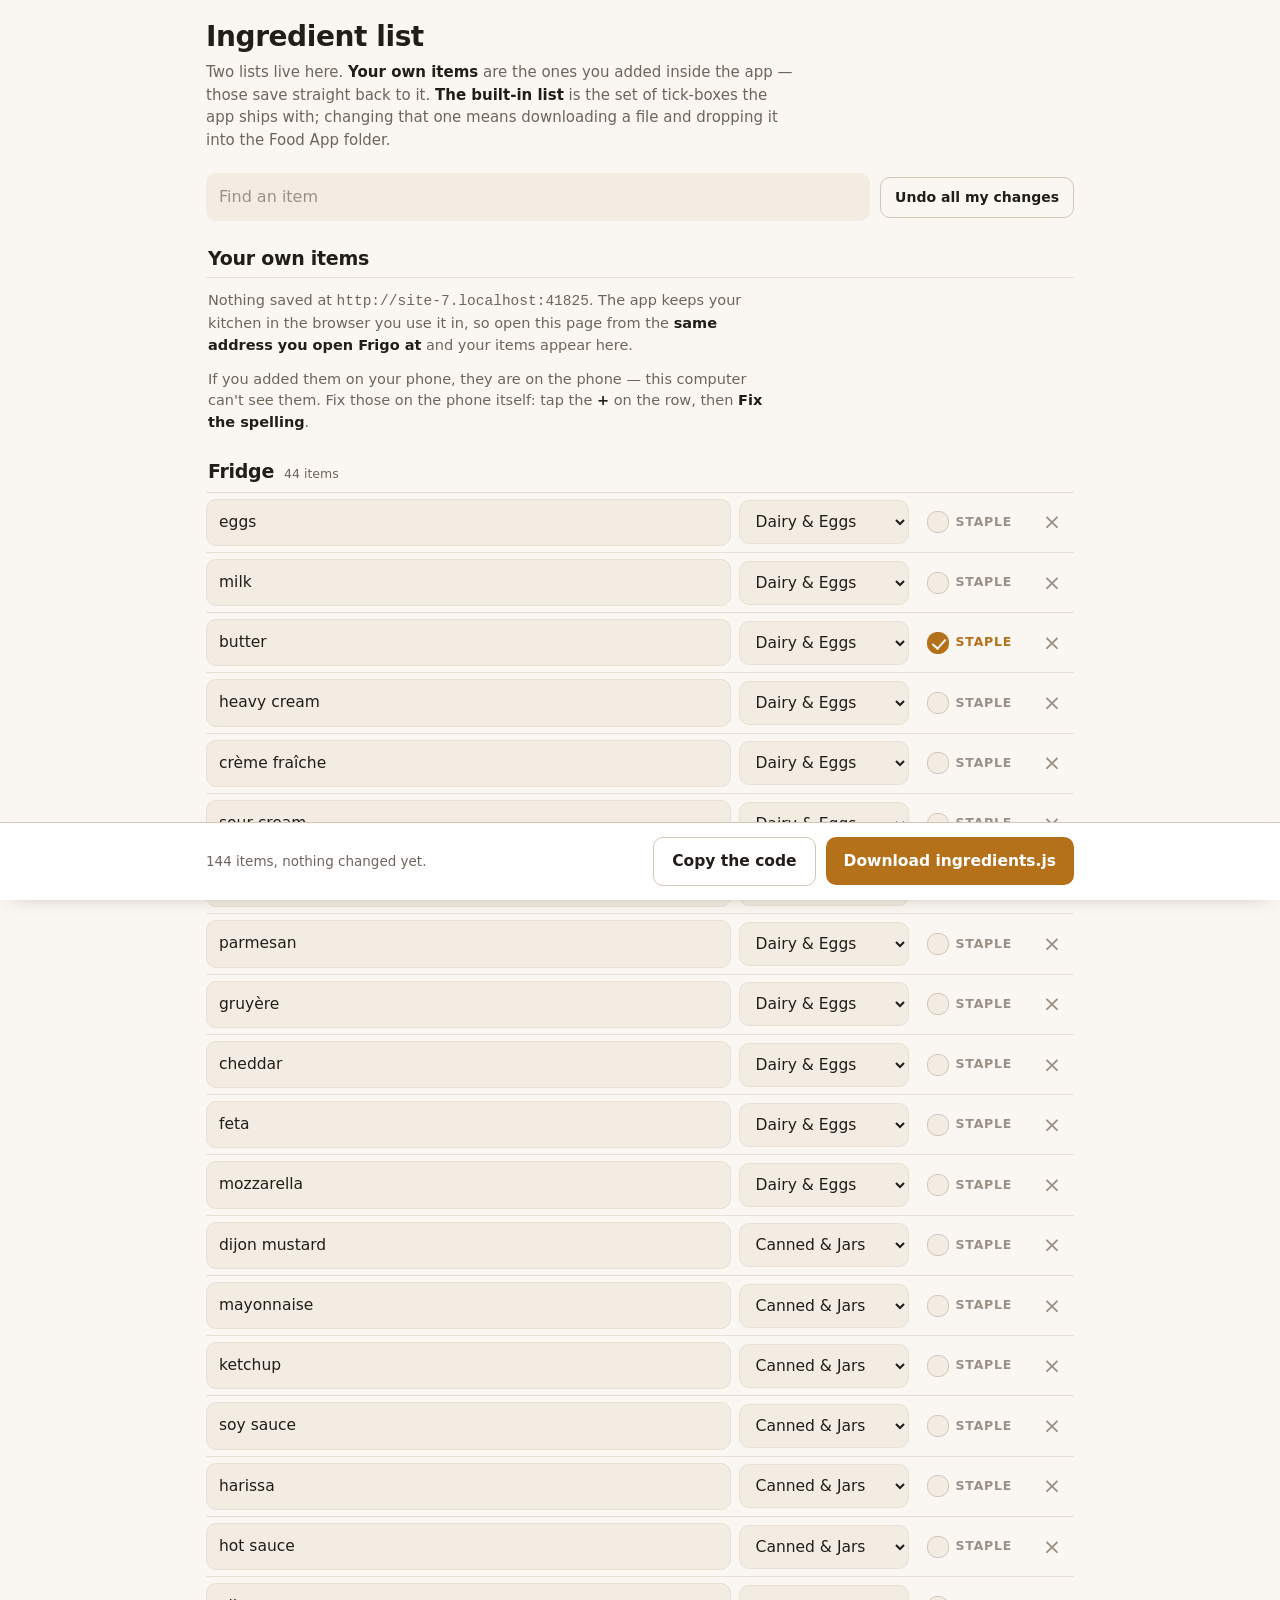
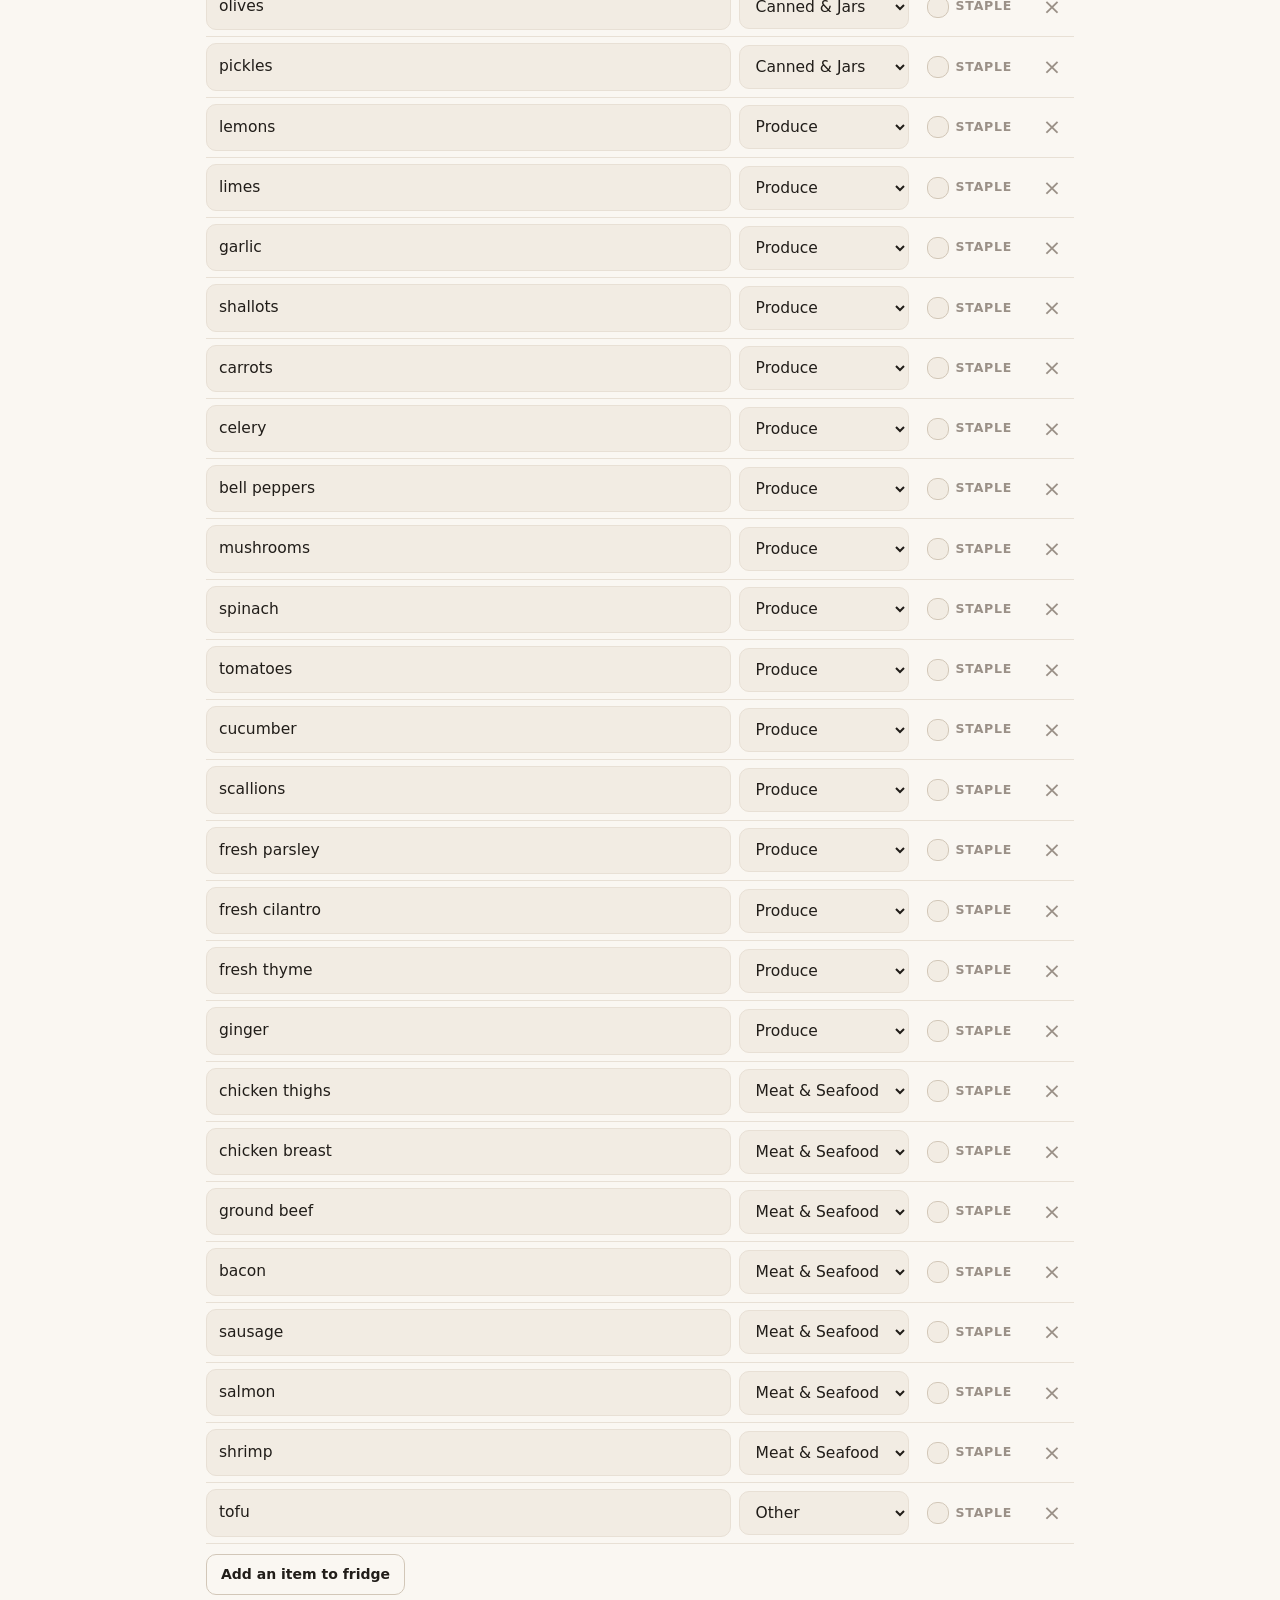
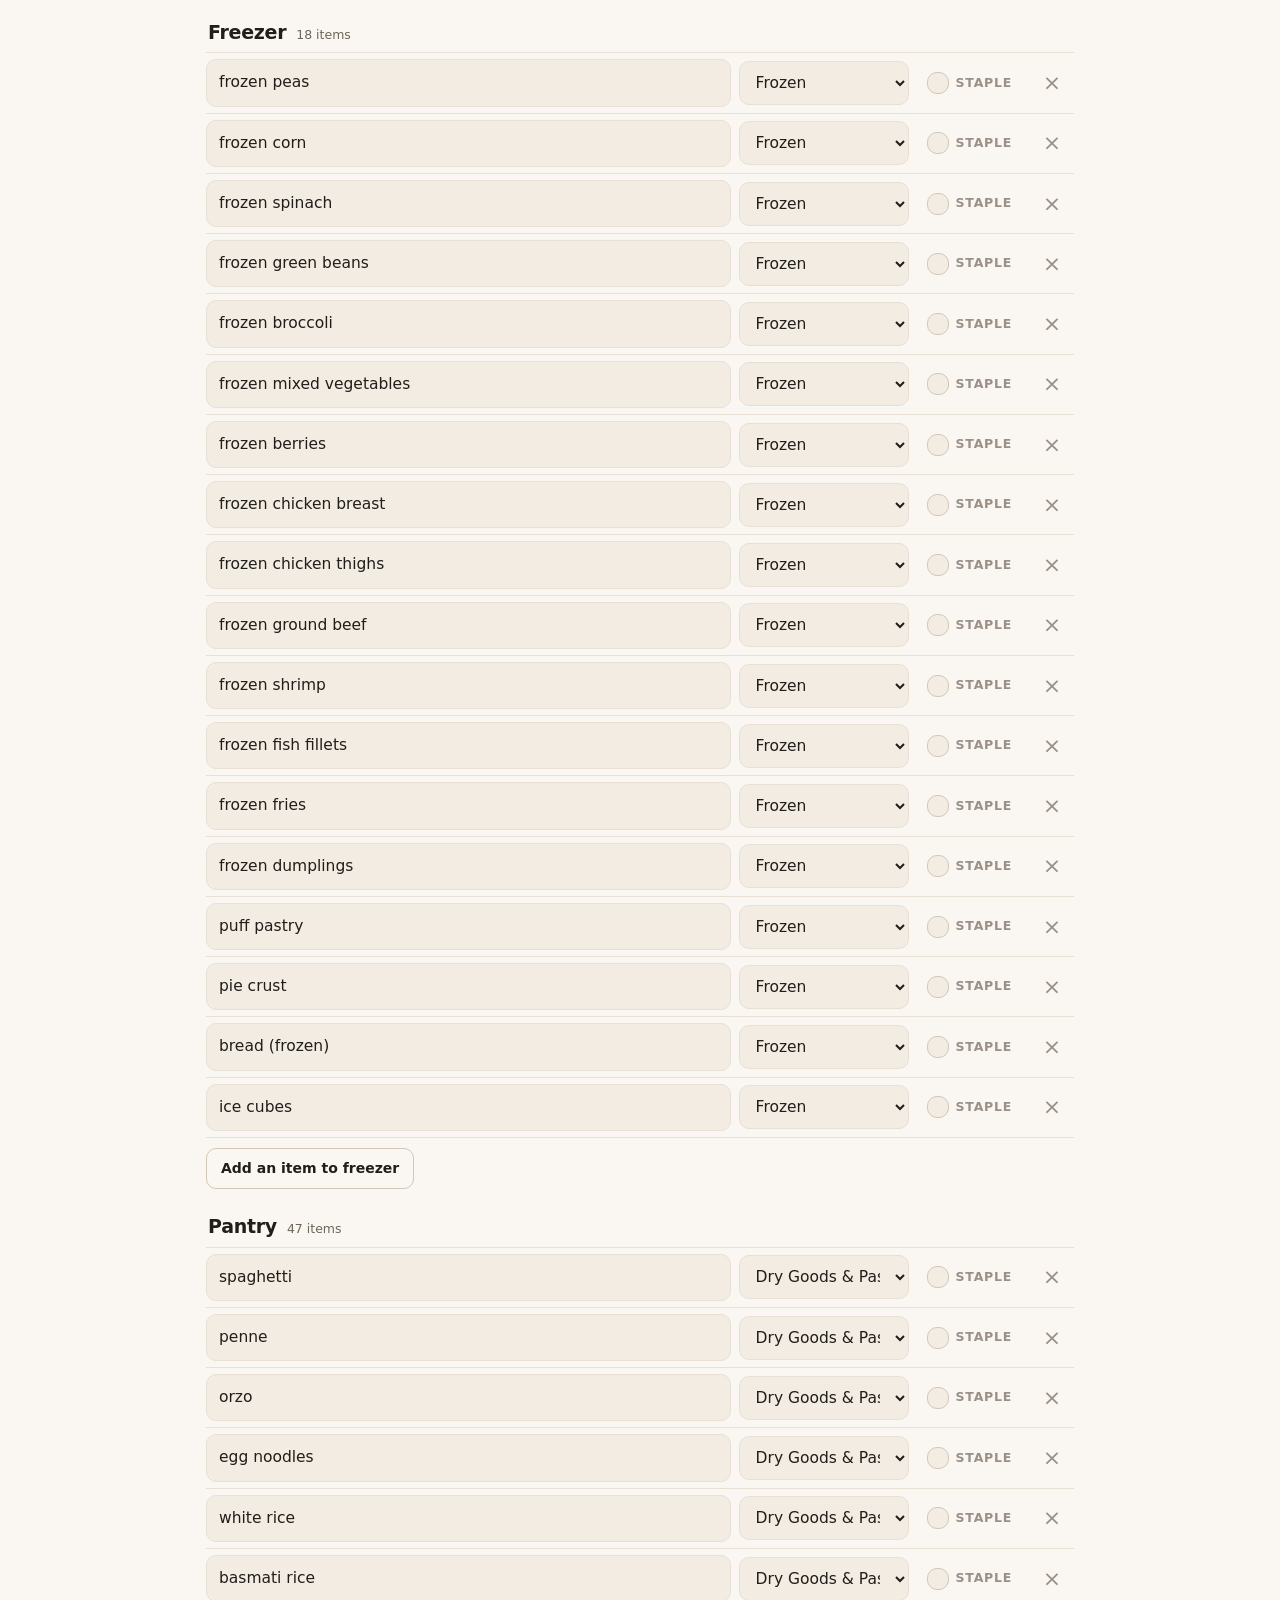
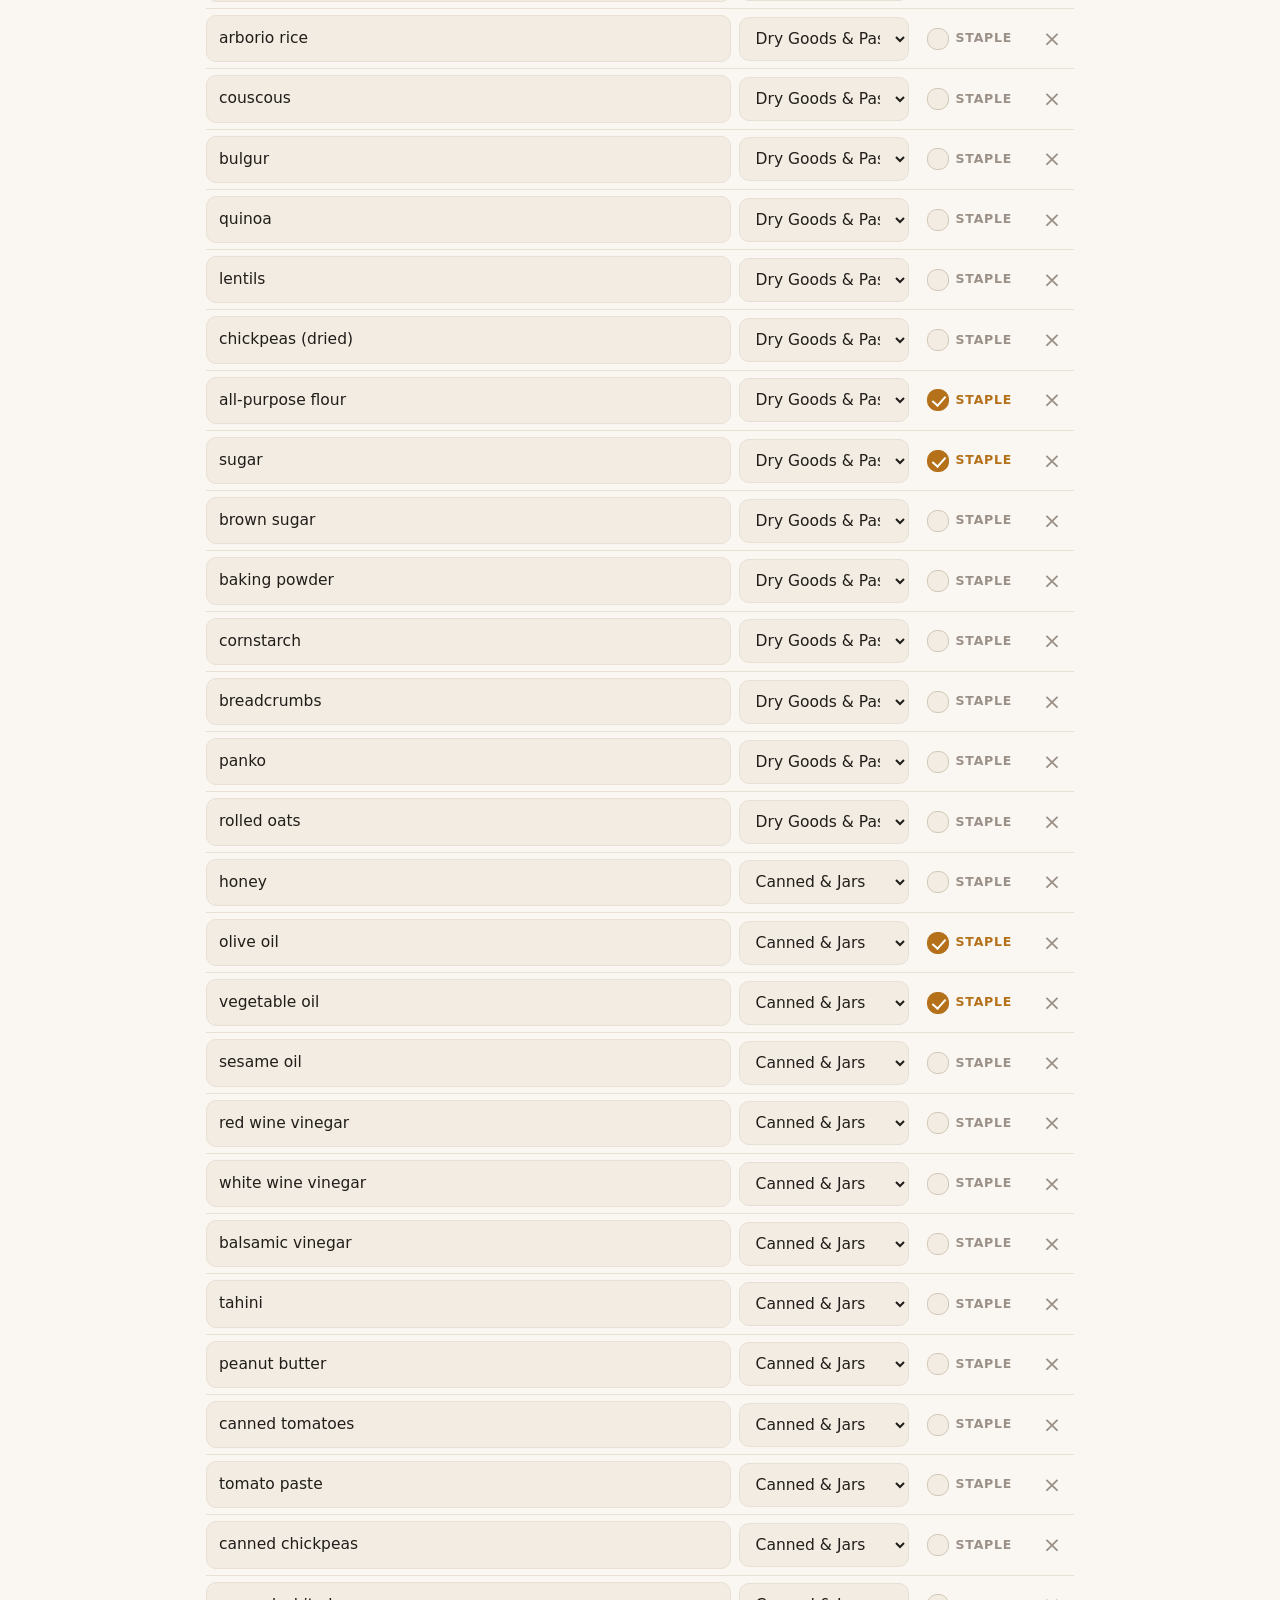
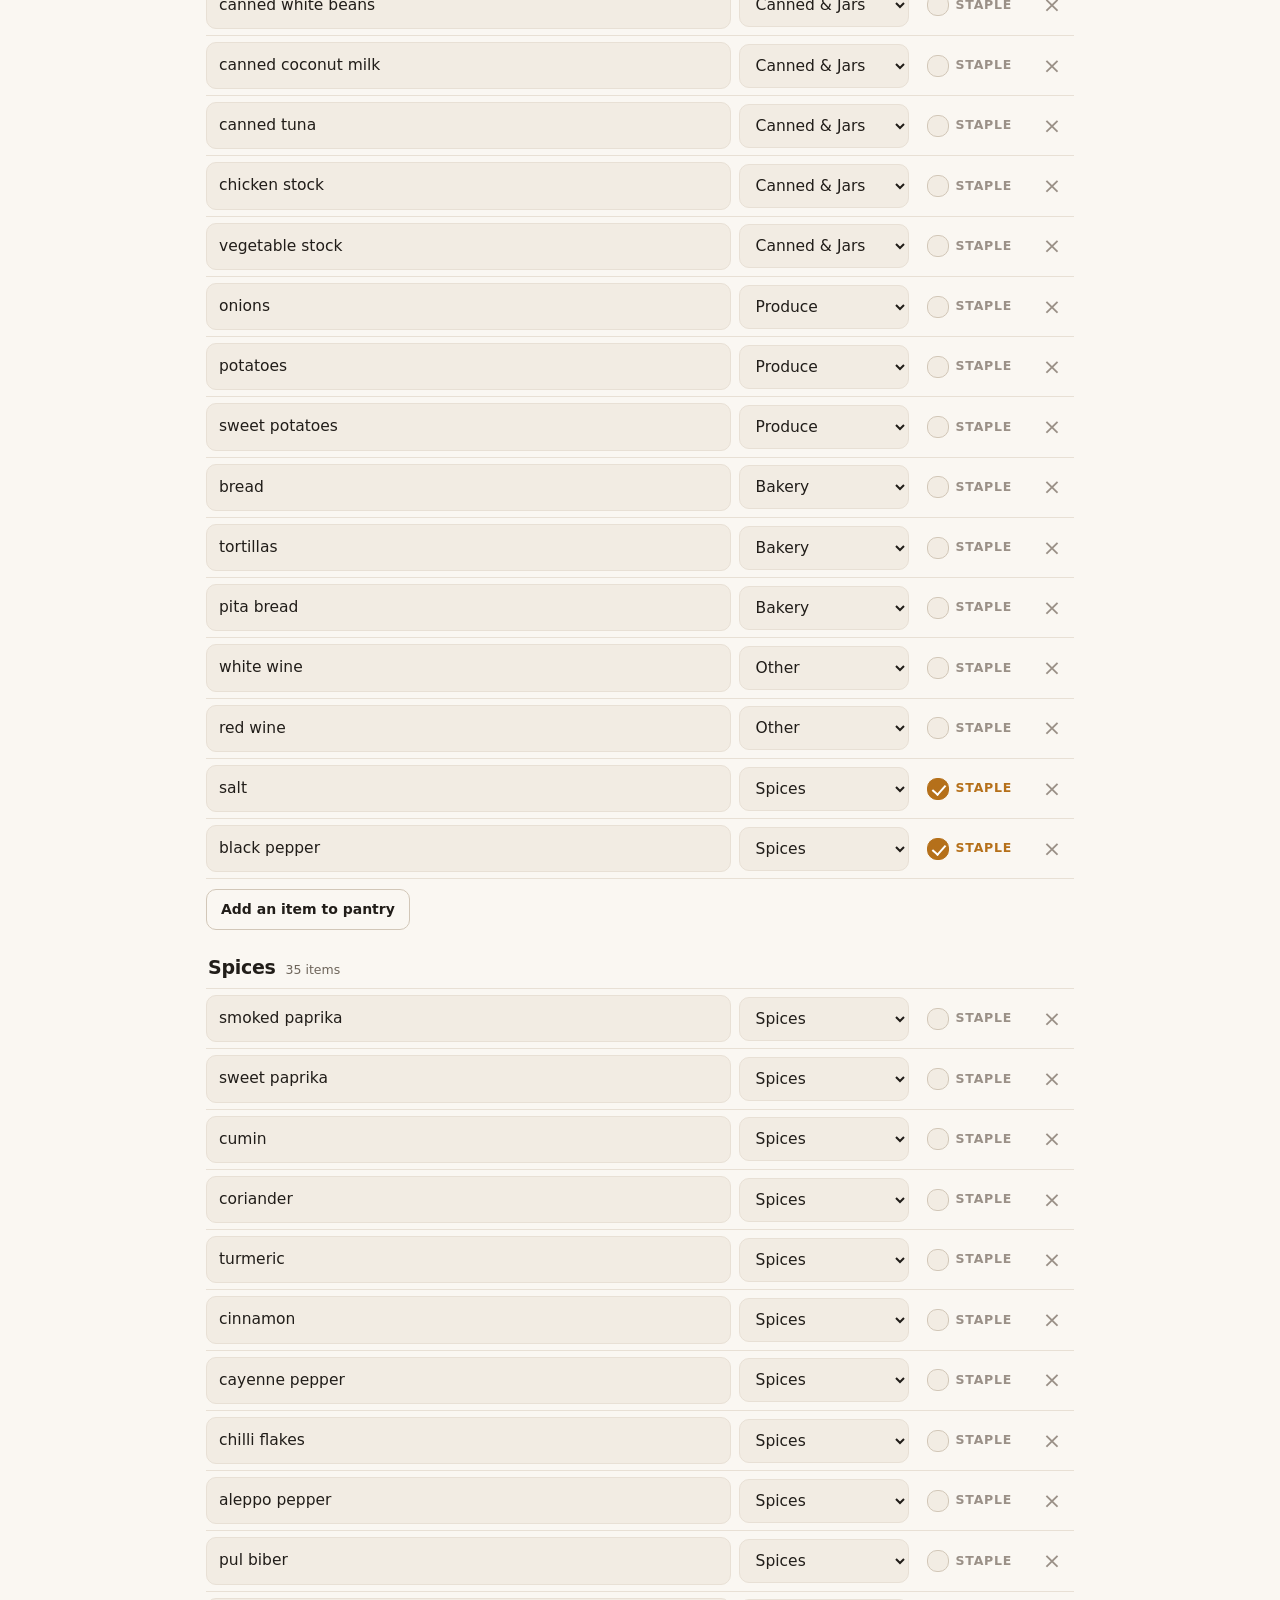
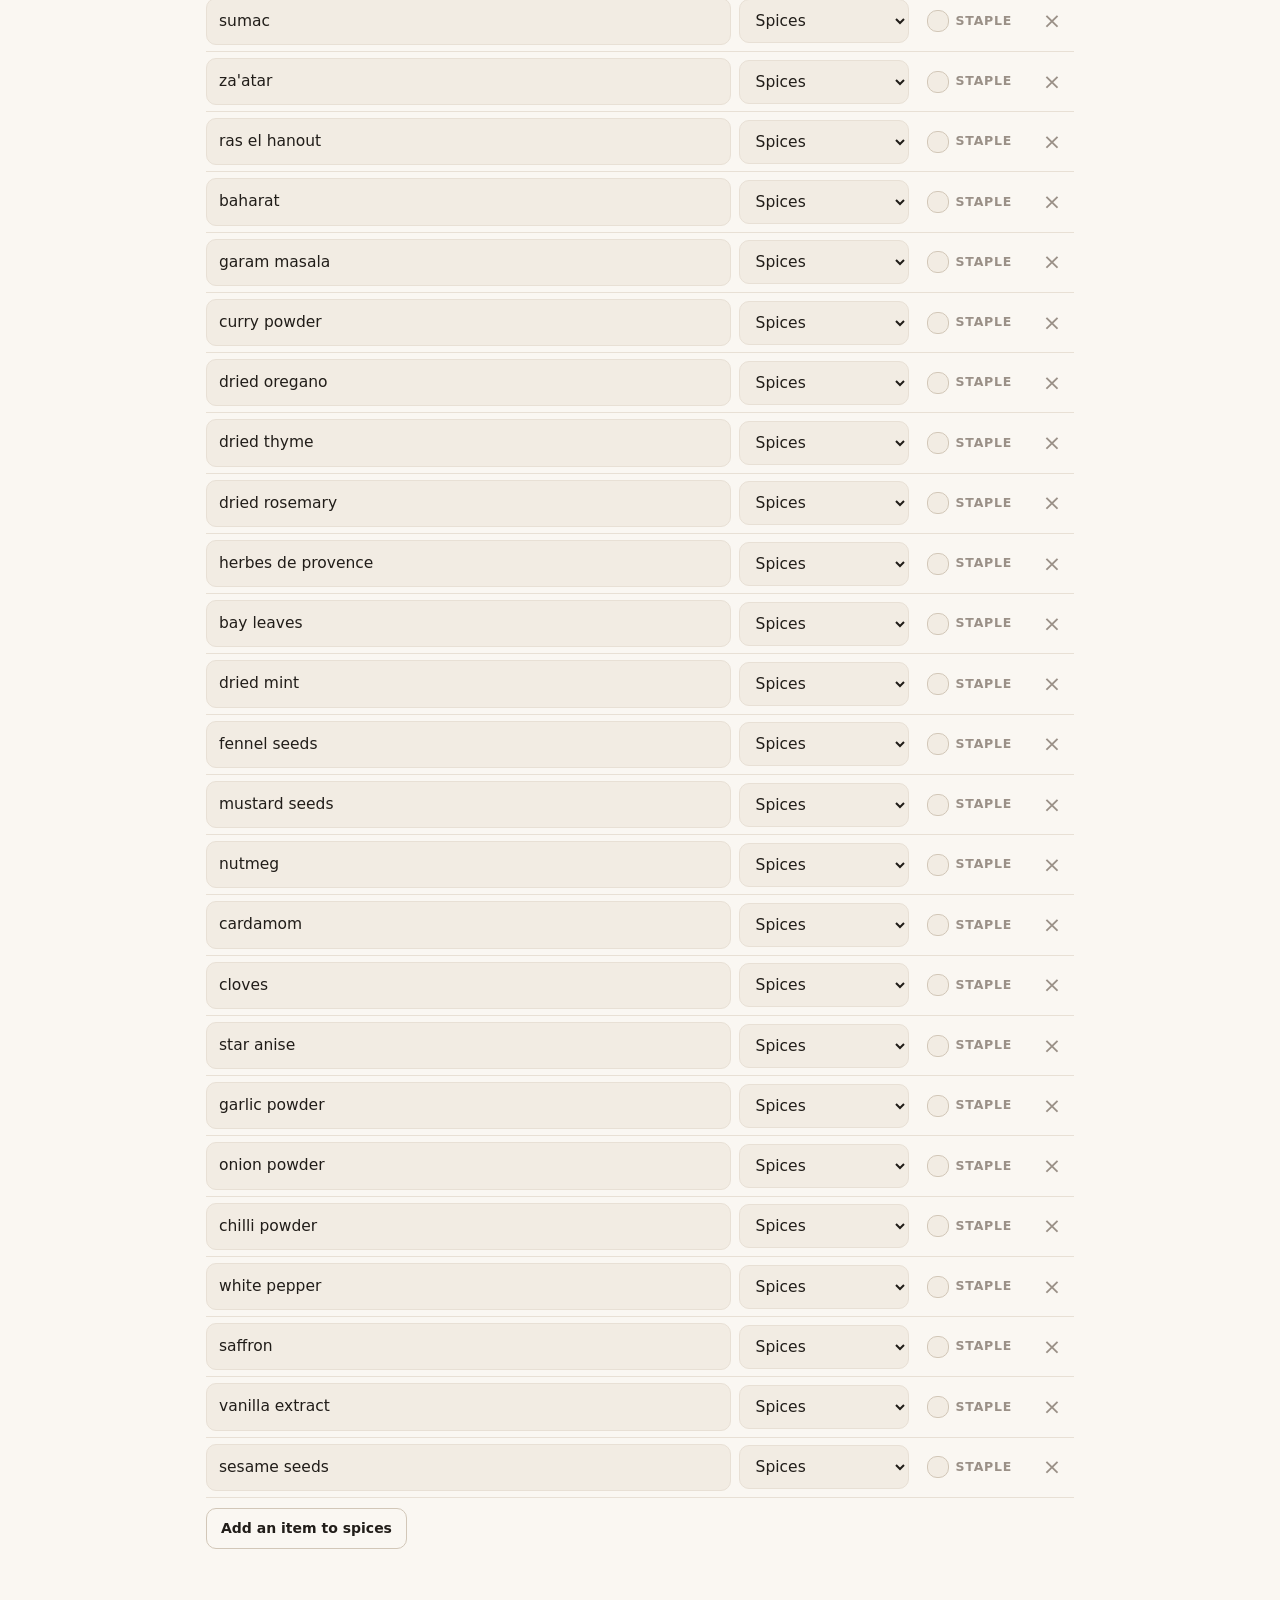
==== commit d701050b: "Show me the ingredients I actually added Opening items.html showed only the list the app ships with," ====
--- a/items.html
+++ b/items.html
@@ -76,6 +76,8 @@
 .warn{
   color:var(--need);font-size:13.5px;margin:10px 2px 0;
 }
+.ed .hint{font-size:13.5px;color:var(--ink-2);line-height:1.5;margin:10px 2px 0}
+.sect .lede{margin:12px 2px 0;font-size:14.5px}
 
 .saver{
   position:fixed;left:0;right:0;bottom:0;z-index:60;
@@ -103,10 +105,10 @@
 
 <div class="ed">
   <h1>Ingredient list</h1>
-  <p class="lede">These are the tick-boxes you start from on the Fridge screen. Fix a
-    spelling, move something to a different aisle, add or remove a line — then
-    <b>download the file and drop it into the Food App folder</b>, replacing the old
-    <code>ingredients.js</code>. Nothing here saves by itself.</p>
+  <p class="lede">Two lists live here. <b>Your own items</b> are the ones you added inside
+    the app — those save straight back to it. <b>The built-in list</b> is the set of
+    tick-boxes the app ships with; changing that one means downloading a file and
+    dropping it into the Food App folder.</p>
 
   <div class="tools">
     <div class="searchbox">
@@ -115,6 +117,7 @@
     <button class="btn ghost sm" id="revert">Undo all my changes</button>
   </div>
 
+  <div id="mine"></div>
   <div id="sections"></div>
 </div>
 
@@ -143,6 +146,7 @@
   ['frozen','Frozen'], ['spices','Spices'], ['other','Other']
 ];
 
+const STORE = 'frigo.v1';
 const src = window.FRIGO_INGREDIENTS;
 const $ = s => document.querySelector(s);
 const esc = s => String(s).replace(/[&<>"']/g, c =>
@@ -168,6 +172,165 @@
 const original = read();
 let data = read();
 let filter = '';
+
+/* --------------------------------------------- the items Jerome added himself
+
+   These aren't in ingredients.js — they live in the app's own storage, which is
+   tied to this browser at this address. Added on the Samsung, they are on the
+   Samsung; nothing here can reach across. `was` remembers the name each row had
+   when it loaded, so a rename can carry the ticked state with it. */
+function readMine(){
+  let s = null;
+  try { s = JSON.parse(localStorage.getItem(STORE) || 'null'); } catch(e){ s = null; }
+  const out = { store:s, items:{} };
+  TABS.forEach(t => {
+    const list = (s && s.custom && s.custom[t]) || [];
+    out.items[t] = list.map(o => ({ name:o.name, aisle:o.aisle || 'other',
+                                    staple:!!o.staple, was:o.name }));
+  });
+  return out;
+}
+let mine = readMine();
+let mineNote = '';
+const mineCount = () => TABS.reduce((n,t) => n + mine.items[t].length, 0);
+
+function renderMine(){
+  const box = $('#mine');
+  const where = `<code>${esc(location.origin === 'null' ? 'this file' : location.origin)}</code>`;
+  const note = mineNote
+    ? `<p class="hint" data-role="mine-status"><b>${esc(mineNote)}</b></p>` : '';
+
+  if (!mine.store){
+    box.innerHTML = `<section class="sect"><header><h2>Your own items</h2></header>
+      <p class="lede">Nothing saved at ${where}. The app keeps your kitchen in the
+      browser you use it in, so open this page from the <b>same address you open
+      Frigo at</b> and your items appear here.</p>
+      <p class="lede">If you added them on your phone, they are on the phone — this
+      computer can't see them. Fix those on the phone itself: tap the
+      <b>&plus;</b> on the row, then <b>Fix the spelling</b>.</p>${note}</section>`;
+    return;
+  }
+  if (!mineCount()){
+    box.innerHTML = `<section class="sect"><header><h2>Your own items</h2>
+      <span class="n">none right now</span></header>
+      <p class="lede">Frigo is saving here, but there are no items of your own in this
+      browser — everything ticked came from the built-in list below.</p>${note}</section>`;
+    return;
+  }
+
+  const rows = TABS.filter(t => mine.items[t].length).map(t => `
+    <div class="eyebrow" style="padding:14px 2px 6px">${LABEL[t]}</div>
+    ${mine.items[t].map((it, i) => `
+      <div class="erow" data-mtab="${t}" data-mi="${i}">
+        <input type="text" value="${esc(it.name)}" data-role="name"
+               spellcheck="false" autocapitalize="none">
+        <select data-role="aisle">${AISLES.map(([v,l]) =>
+          `<option value="${v}"${it.aisle===v?' selected':''}>${l}</option>`).join('')}</select>
+        <label class="stap${it.staple?' on':''}">
+          <input type="checkbox" data-role="staple"${it.staple?' checked':''}>staple</label>
+        <button class="del" data-role="del" aria-label="Remove ${esc(it.name)}">&times;</button>
+      </div>`).join('')}`).join('');
+
+  box.innerHTML = `<section class="sect"><header><h2>Your own items</h2>
+      <span class="n">${mineCount()} you added</span></header>
+    ${rows}
+    <div class="tools" style="margin-top:14px">
+      <button class="btn sm" data-role="save-mine">Save these back to the app</button>
+      <button class="btn ghost sm" data-role="promote">Move them into the built-in list</button>
+    </div>
+    <p class="hint" data-role="mine-status">${mineNote ? `<b>${esc(mineNote)}</b>`
+      : `Saved at ${where}. Renaming one keeps it ticked and keeps it on your
+         shopping list.`}</p></section>`;
+}
+
+function saveMine(){
+  let s = null;
+  try { s = JSON.parse(localStorage.getItem(STORE) || 'null'); } catch(e){ s = null; }
+  if (!s) return false;
+  s.custom = s.custom || {};
+  s.inventory = s.inventory || {};
+  TABS.forEach(t => {
+    const inv = s.inventory[t] = s.inventory[t] || {};
+    const before = (s.custom[t] || []).map(o => o.name);
+    const hidden = (s.hidden && s.hidden[t]) || [];
+    const onShelf = (src[t] || []).filter(([n]) => !hidden.includes(n));
+    const kept = [];
+    mine.items[t].forEach(o => {
+      const name = o.name.trim().replace(/\s+/g,' ');
+      if (!name) return;
+      if (o.was && o.was !== name && inv[o.was]){
+        inv[name] = inv[o.was];
+        delete inv[o.was];
+      }
+      /* Correcting "gruyere cheeze" to "gruyère" lands on a name the built-in
+         list already has. Keep the tick — on the spelling that row actually
+         uses — and drop the duplicate. */
+      const already = onShelf.find(([n]) => norm(n) === norm(name));
+      if (already){
+        const exact = already[0];
+        if (inv[name] && exact !== name){ inv[exact] = inv[name]; delete inv[name]; }
+        return;
+      }
+      if (kept.some(k => norm(k.name) === norm(name))) return;
+      kept.push({ name, aisle:o.aisle, staple:o.staple });
+    });
+    const survivors = mine.items[t].map(o => o.was).filter(Boolean);
+    before.forEach(n => { if (!survivors.includes(n)) delete inv[n]; });
+    s.custom[t] = kept;
+  });
+  localStorage.setItem(STORE, JSON.stringify(s));
+  mine = readMine();
+  return true;
+}
+
+$('#mine').addEventListener('input', e => {
+  const row = e.target.closest('.erow');
+  if (!row) return;
+  const it = mine.items[row.dataset.mtab][Number(row.dataset.mi)];
+  const role = e.target.dataset.role;
+  if (role === 'name')  it.name = e.target.value;
+  if (role === 'aisle') it.aisle = e.target.value;
+  if (role === 'staple'){
+    it.staple = e.target.checked;
+    e.target.closest('.stap').classList.toggle('on', it.staple);
+  }
+});
+
+$('#mine').addEventListener('click', e => {
+  const del = e.target.closest('[data-role=del]');
+  if (del){
+    const row = del.closest('.erow');
+    mine.items[row.dataset.mtab].splice(Number(row.dataset.mi), 1);
+    renderMine();
+    return;
+  }
+  if (e.target.closest('[data-role=save-mine]')){
+    const ok = saveMine();
+    mineNote = ok ? 'Saved. Reload Frigo and the new spelling is there.'
+                  : 'Couldn’t save — no Frigo data at this address.';
+    renderMine();
+    return;
+  }
+  if (e.target.closest('[data-role=promote]')){
+    let n = 0;
+    TABS.forEach(t => {
+      mine.items[t].forEach(it => {
+        const name = it.name.trim().replace(/\s+/g,' ');
+        if (!name) return;
+        if (data[t].some(d => norm(d.name) === norm(name))) return;
+        data[t].push({ name, aisle:it.aisle, staple:it.staple });
+        n++;
+      });
+      mine.items[t] = [];
+    });
+    saveMine();
+    mineNote = n
+      ? `${n} moved into the built-in list — now download the file below and drop it in the folder.`
+      : 'They were already in the built-in list.';
+    renderMine(); render();
+    return;
+  }
+});
 
 /* ------------------------------------------------------------------ render */
 function render(){
@@ -369,6 +532,7 @@
   if (countChanges()){ e.preventDefault(); e.returnValue = ''; }
 });
 
+renderMine();
 render();
 })();
 </script>
